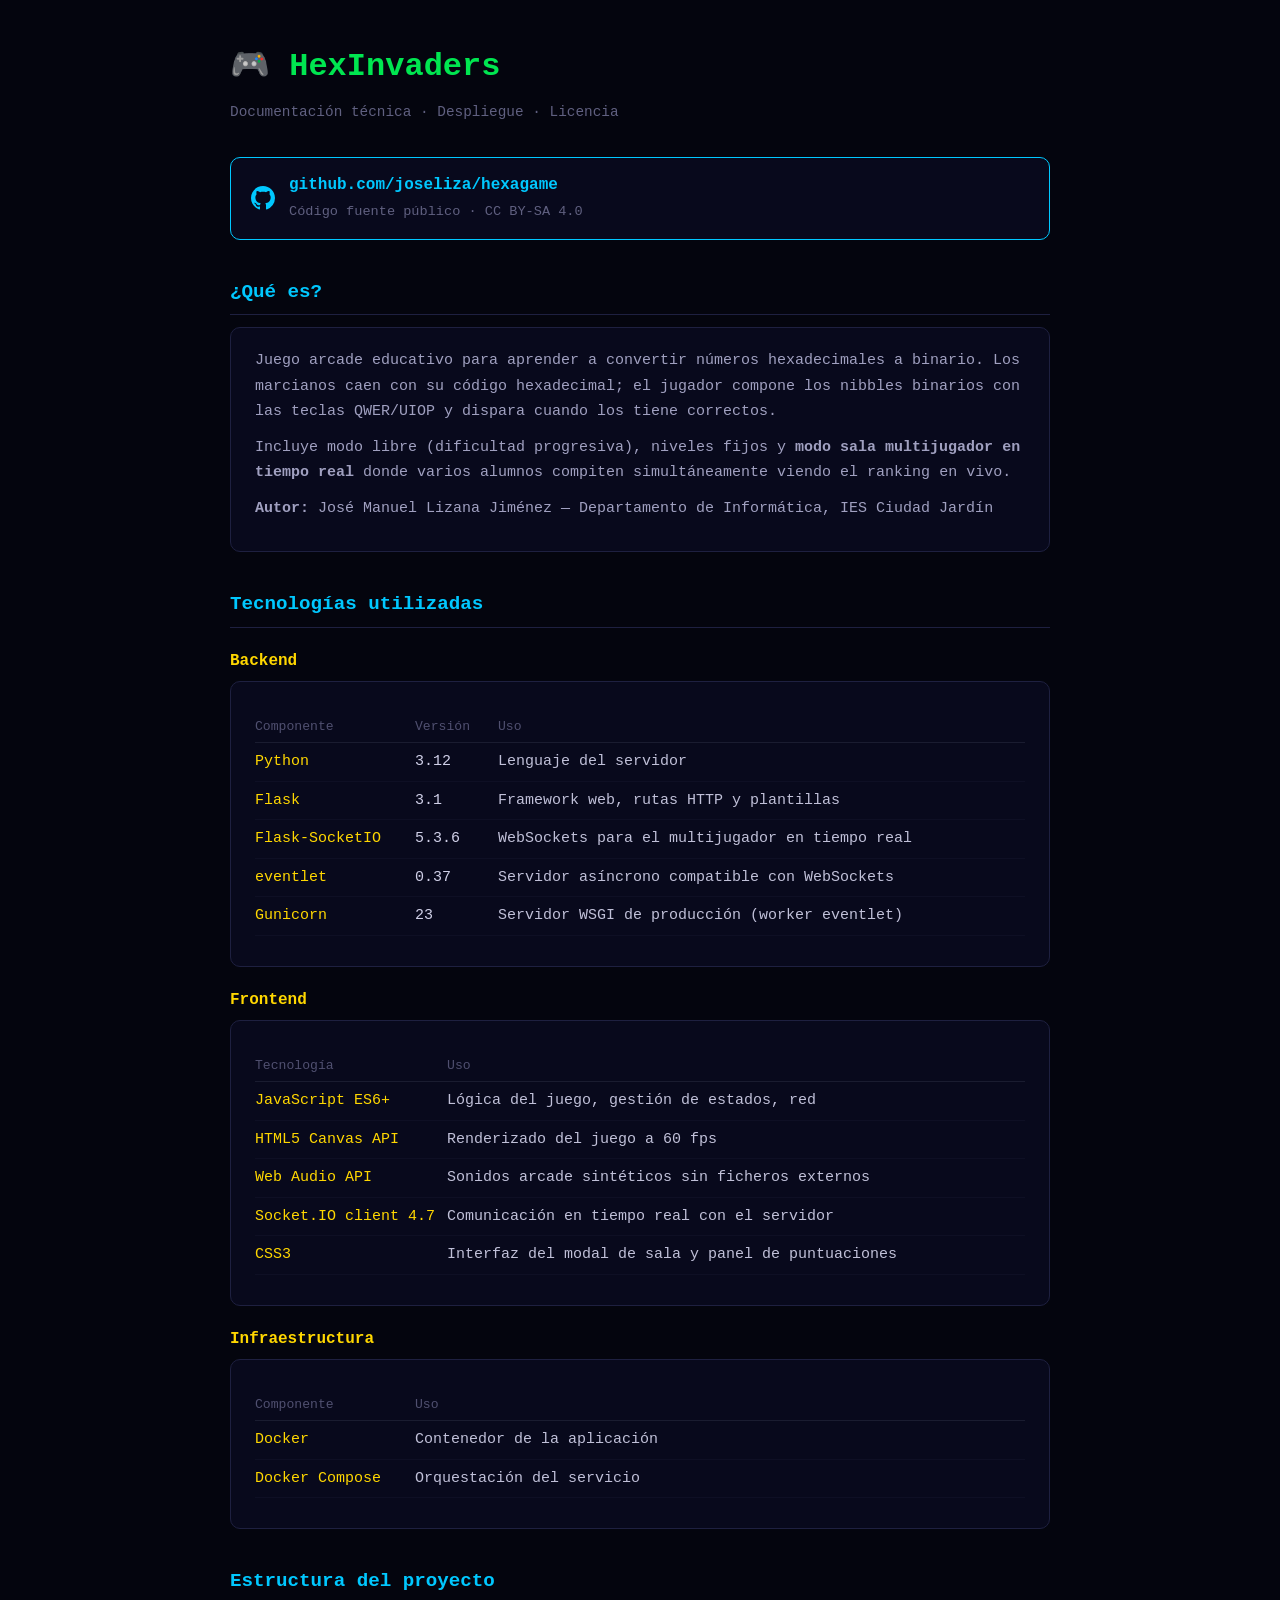
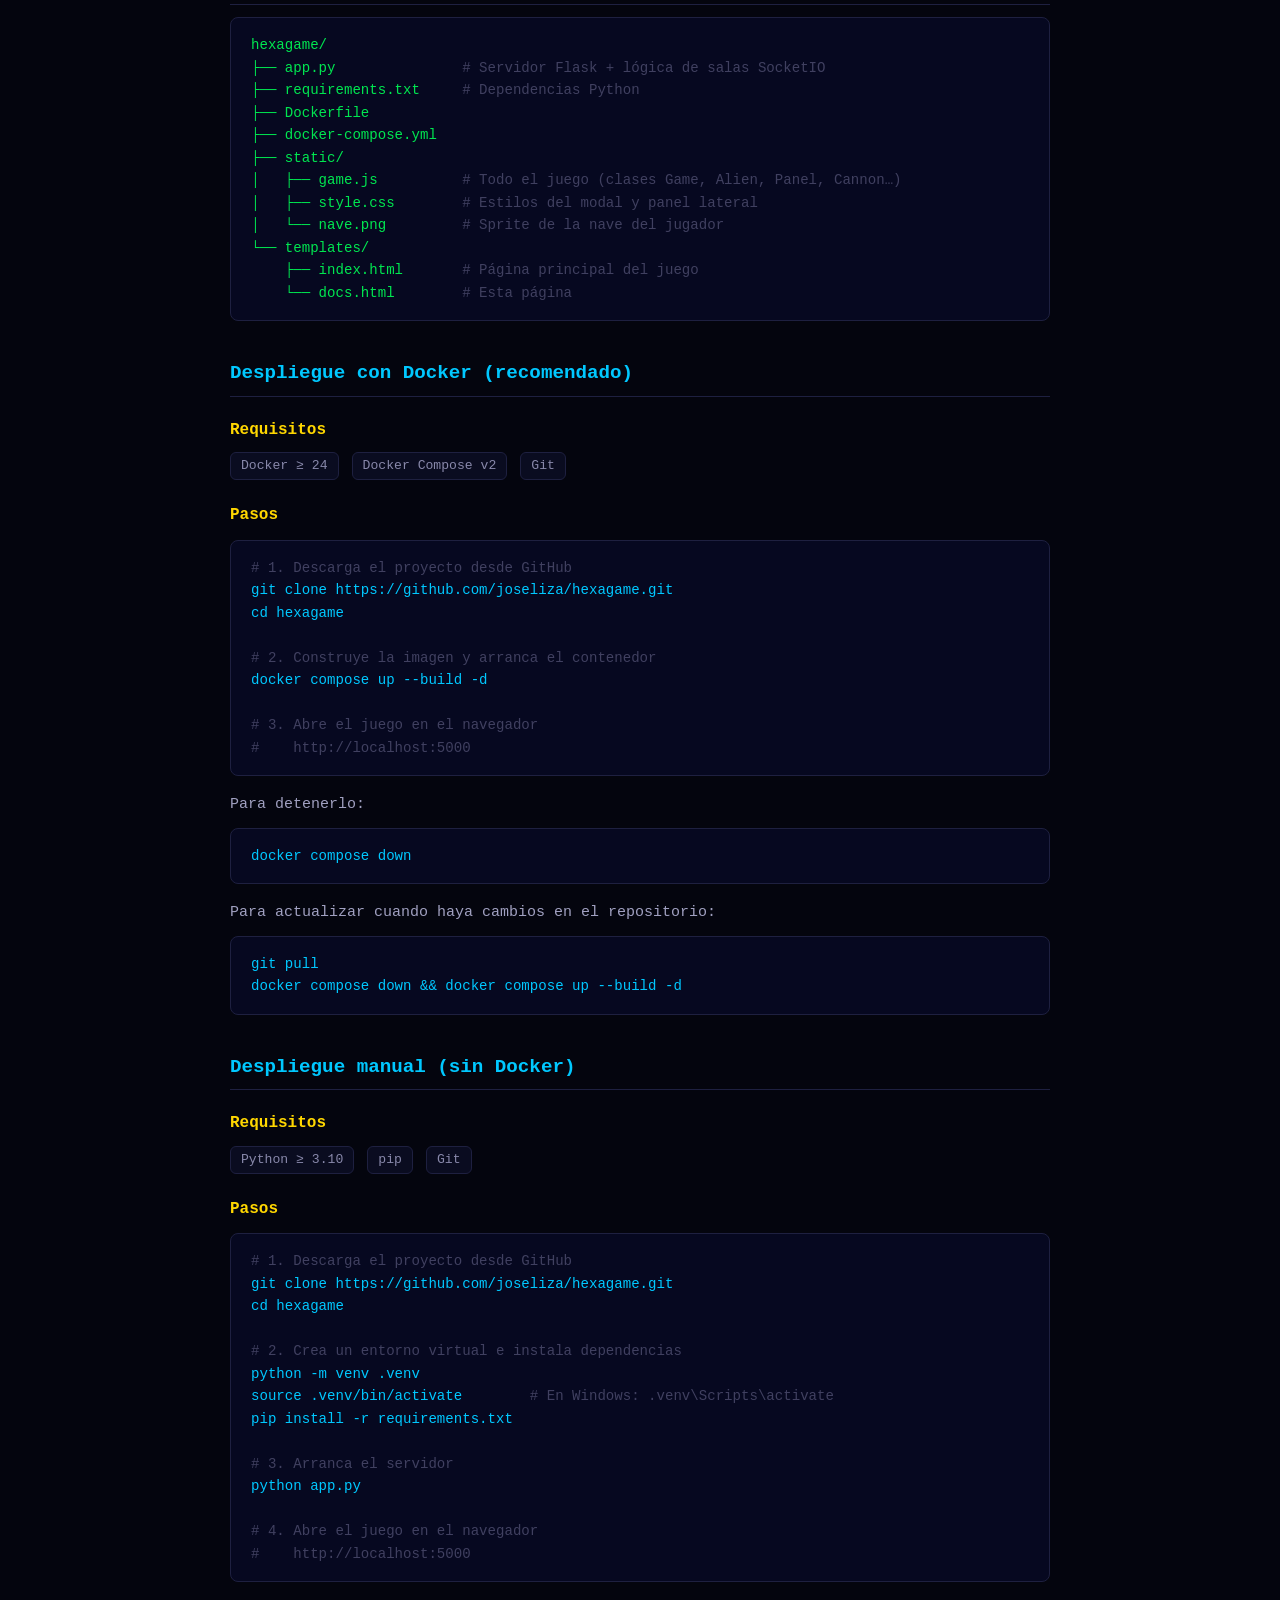
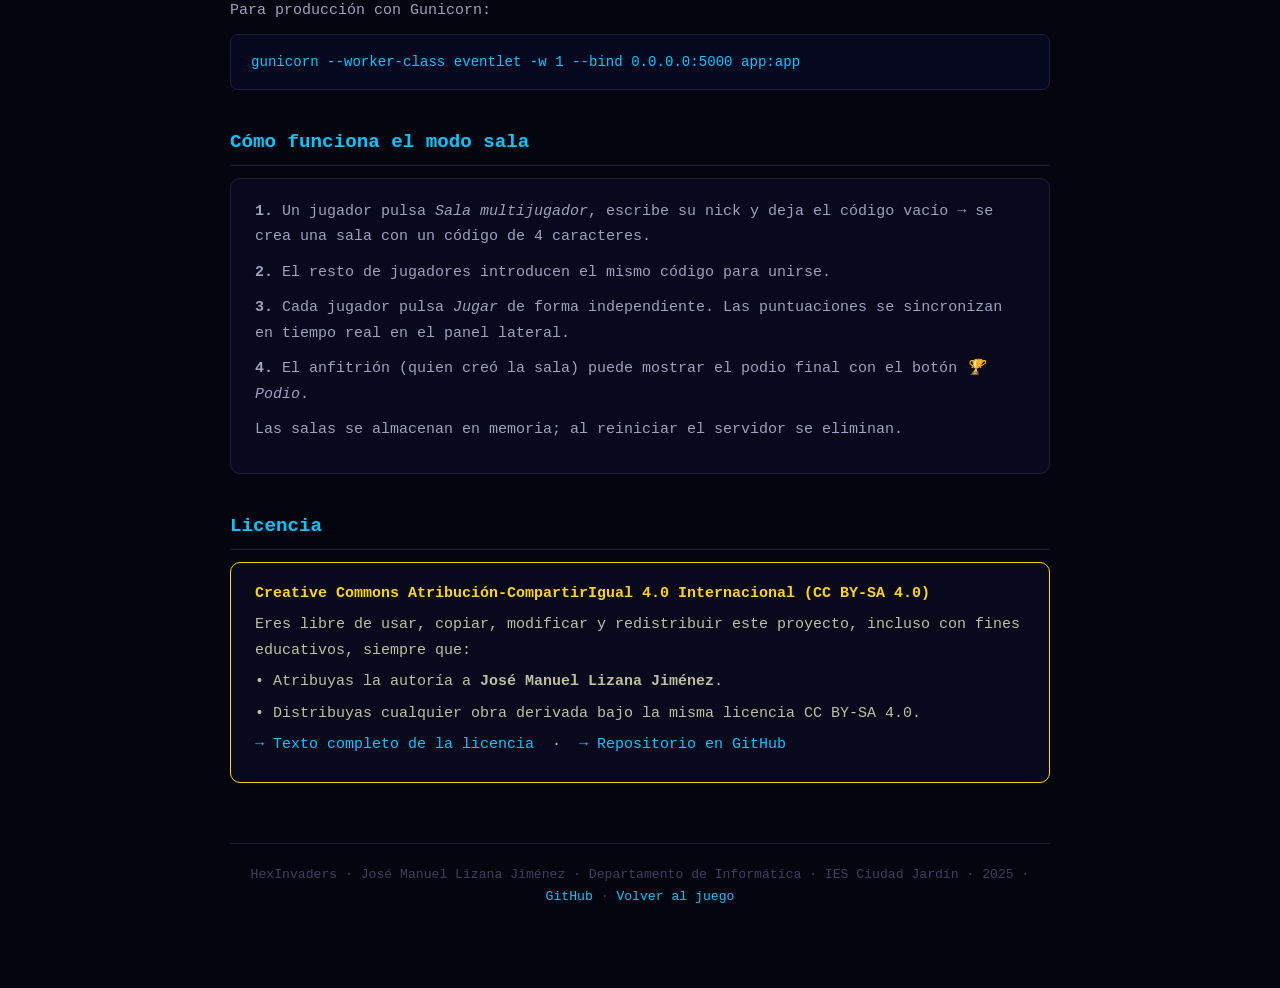
==== templates/docs.html @ 5c4abef0 "Versión inicial de HexInvaders Juego arcade educativo para aprender hexadecimal y binario. Incluye m" ====
<!DOCTYPE html>
<html lang="es">
<head>
  <meta charset="UTF-8">
  <meta name="viewport" content="width=device-width, initial-scale=1.0">
  <title>HexInvaders — Documentación técnica</title>
  <style>
    *, *::before, *::after { box-sizing: border-box; margin: 0; padding: 0; }

    body {
      background: #04050e;
      color: #d0d0e8;
      font-family: monospace;
      font-size: 15px;
      line-height: 1.7;
      padding: 40px 20px 80px;
    }

    .wrap { max-width: 820px; margin: 0 auto; }

    h1 { color: #00e650; font-size: 2rem; margin-bottom: 6px; }
    h2 { color: #00c8ff; font-size: 1.2rem; margin: 36px 0 12px; border-bottom: 1px solid #1e2040; padding-bottom: 6px; }
    h3 { color: #ffd700; font-size: 1rem; margin: 20px 0 6px; }

    p  { margin-bottom: 10px; color: #a0a0c0; }
    a  { color: #00c8ff; text-decoration: none; }
    a:hover { text-decoration: underline; }

    .subtitle { color: #606080; margin-bottom: 32px; font-size: 0.9rem; }

    .repo-banner {
      display: flex;
      align-items: center;
      gap: 14px;
      background: #08091c;
      border: 1px solid #00c8ff;
      border-radius: 10px;
      padding: 14px 20px;
      margin-bottom: 32px;
    }
    .repo-banner svg { flex-shrink: 0; }
    .repo-banner a {
      font-size: 1rem;
      font-weight: bold;
      color: #00c8ff;
    }
    .repo-banner span { color: #606080; font-size: 0.85rem; }

    .badge {
      display: inline-block;
      background: #0a0c20;
      border: 1px solid #1e2040;
      border-radius: 6px;
      padding: 2px 10px;
      font-size: 0.82rem;
      color: #8888aa;
      margin: 2px 4px 2px 0;
    }

    .card {
      background: #08091c;
      border: 1px solid #1e2040;
      border-radius: 10px;
      padding: 20px 24px;
      margin-bottom: 16px;
    }

    table { width: 100%; border-collapse: collapse; margin: 10px 0; }
    th { text-align: left; color: #505070; font-weight: normal; font-size: 0.82rem;
         padding: 4px 12px 4px 0; border-bottom: 1px solid #1a1c30; }
    td { padding: 6px 12px 6px 0; border-bottom: 1px solid #0e0f24; vertical-align: top; }
    td:first-child { color: #ffd700; white-space: nowrap; width: 160px; }
    td:last-child  { color: #c0c0d8; }

    pre {
      background: #060820;
      border: 1px solid #1e2040;
      border-radius: 8px;
      padding: 16px 20px;
      overflow-x: auto;
      margin: 10px 0 16px;
      font-size: 0.88rem;
      line-height: 1.6;
    }
    code { color: #00e650; }
    pre .comment { color: #404060; }
    pre .cmd     { color: #00c8ff; }

    .license-box {
      background: #08091c;
      border: 1px solid #ffd700;
      border-radius: 10px;
      padding: 18px 24px;
      margin-top: 8px;
    }
    .license-box p { color: #c0c0a0; margin-bottom: 6px; }

    footer {
      margin-top: 60px;
      border-top: 1px solid #1a1c30;
      padding-top: 20px;
      color: #404060;
      font-size: 0.82rem;
      text-align: center;
    }
  </style>
</head>
<body>
<div class="wrap">

  <h1>🎮 HexInvaders</h1>
  <p class="subtitle">Documentación técnica · Despliegue · Licencia</p>

  <!-- ── Repositorio ── -->
  <div class="repo-banner">
    <svg height="24" width="24" viewBox="0 0 16 16" fill="#00c8ff">
      <path d="M8 0C3.58 0 0 3.58 0 8c0 3.54 2.29 6.53 5.47 7.59.4.07.55-.17.55-.38
               0-.19-.01-.82-.01-1.49-2.01.37-2.53-.49-2.69-.94-.09-.23-.48-.94-.82-1.13
               -.28-.15-.68-.52-.01-.53.63-.01 1.08.58 1.23.82.72 1.21 1.87.87 2.33.66
               .07-.52.28-.87.51-1.07-1.78-.2-3.64-.89-3.64-3.95 0-.87.31-1.59.82-2.15
               -.08-.2-.36-1.02.08-2.12 0 0 .67-.21 2.2.82.64-.18 1.32-.27 2-.27
               .68 0 1.36.09 2 .27 1.53-1.04 2.2-.82 2.2-.82.44 1.1.16 1.92.08 2.12
               .51.56.82 1.27.82 2.15 0 3.07-1.87 3.75-3.65 3.95.29.25.54.73.54 1.48
               0 1.07-.01 1.93-.01 2.2 0 .21.15.46.55.38A8.013 8.013 0 0016 8c0-4.42-3.58-8-8-8z"/>
    </svg>
    <div>
      <a href="https://github.com/joseliza/hexagame" target="_blank">github.com/joseliza/hexagame</a><br>
      <span>Código fuente público · CC BY-SA 4.0</span>
    </div>
  </div>

  <!-- ── Descripción ── -->
  <h2>¿Qué es?</h2>
  <div class="card">
    <p>Juego arcade educativo para aprender a convertir números hexadecimales a binario.
       Los marcianos caen con su código hexadecimal; el jugador compone los nibbles
       binarios con las teclas QWER/UIOP y dispara cuando los tiene correctos.</p>
    <p>Incluye modo libre (dificultad progresiva), niveles fijos y
       <strong>modo sala multijugador en tiempo real</strong> donde varios alumnos
       compiten simultáneamente viendo el ranking en vivo.</p>
    <p><strong>Autor:</strong> José Manuel Lizana Jiménez —
       Departamento de Informática, IES Ciudad Jardín</p>
  </div>

  <!-- ── Tecnologías ── -->
  <h2>Tecnologías utilizadas</h2>

  <h3>Backend</h3>
  <div class="card">
    <table>
      <tr><th>Componente</th><th>Versión</th><th>Uso</th></tr>
      <tr><td>Python</td><td>3.12</td><td>Lenguaje del servidor</td></tr>
      <tr><td>Flask</td><td>3.1</td><td>Framework web, rutas HTTP y plantillas</td></tr>
      <tr><td>Flask-SocketIO</td><td>5.3.6</td><td>WebSockets para el multijugador en tiempo real</td></tr>
      <tr><td>eventlet</td><td>0.37</td><td>Servidor asíncrono compatible con WebSockets</td></tr>
      <tr><td>Gunicorn</td><td>23</td><td>Servidor WSGI de producción (worker eventlet)</td></tr>
    </table>
  </div>

  <h3>Frontend</h3>
  <div class="card">
    <table>
      <tr><th>Tecnología</th><th>Uso</th></tr>
      <tr><td>JavaScript ES6+</td><td>Lógica del juego, gestión de estados, red</td></tr>
      <tr><td>HTML5 Canvas API</td><td>Renderizado del juego a 60 fps</td></tr>
      <tr><td>Web Audio API</td><td>Sonidos arcade sintéticos sin ficheros externos</td></tr>
      <tr><td>Socket.IO client 4.7</td><td>Comunicación en tiempo real con el servidor</td></tr>
      <tr><td>CSS3</td><td>Interfaz del modal de sala y panel de puntuaciones</td></tr>
    </table>
  </div>

  <h3>Infraestructura</h3>
  <div class="card">
    <table>
      <tr><th>Componente</th><th>Uso</th></tr>
      <tr><td>Docker</td><td>Contenedor de la aplicación</td></tr>
      <tr><td>Docker Compose</td><td>Orquestación del servicio</td></tr>
    </table>
  </div>

  <!-- ── Estructura ── -->
  <h2>Estructura del proyecto</h2>
  <pre><code>hexagame/
├── app.py               <span class="comment"># Servidor Flask + lógica de salas SocketIO</span>
├── requirements.txt     <span class="comment"># Dependencias Python</span>
├── Dockerfile
├── docker-compose.yml
├── static/
│   ├── game.js          <span class="comment"># Todo el juego (clases Game, Alien, Panel, Cannon…)</span>
│   ├── style.css        <span class="comment"># Estilos del modal y panel lateral</span>
│   └── nave.png         <span class="comment"># Sprite de la nave del jugador</span>
└── templates/
    ├── index.html       <span class="comment"># Página principal del juego</span>
    └── docs.html        <span class="comment"># Esta página</span></code></pre>

  <!-- ── Despliegue con Docker ── -->
  <h2>Despliegue con Docker (recomendado)</h2>

  <h3>Requisitos</h3>
  <p>
    <span class="badge">Docker ≥ 24</span>
    <span class="badge">Docker Compose v2</span>
    <span class="badge">Git</span>
  </p>

  <h3>Pasos</h3>
  <pre><span class="comment"># 1. Descarga el proyecto desde GitHub</span>
<span class="cmd">git clone https://github.com/joseliza/hexagame.git
cd hexagame</span>

<span class="comment"># 2. Construye la imagen y arranca el contenedor</span>
<span class="cmd">docker compose up --build -d</span>

<span class="comment"># 3. Abre el juego en el navegador</span>
<span class="comment">#    http://localhost:5000</span></pre>

  <p>Para detenerlo:</p>
  <pre><span class="cmd">docker compose down</span></pre>

  <p>Para actualizar cuando haya cambios en el repositorio:</p>
  <pre><span class="cmd">git pull
docker compose down &amp;&amp; docker compose up --build -d</span></pre>

  <!-- ── Despliegue manual ── -->
  <h2>Despliegue manual (sin Docker)</h2>

  <h3>Requisitos</h3>
  <p>
    <span class="badge">Python ≥ 3.10</span>
    <span class="badge">pip</span>
    <span class="badge">Git</span>
  </p>

  <h3>Pasos</h3>
  <pre><span class="comment"># 1. Descarga el proyecto desde GitHub</span>
<span class="cmd">git clone https://github.com/joseliza/hexagame.git
cd hexagame</span>

<span class="comment"># 2. Crea un entorno virtual e instala dependencias</span>
<span class="cmd">python -m venv .venv
source .venv/bin/activate        <span class="comment"># En Windows: .venv\Scripts\activate</span>
pip install -r requirements.txt</span>

<span class="comment"># 3. Arranca el servidor</span>
<span class="cmd">python app.py</span>

<span class="comment"># 4. Abre el juego en el navegador</span>
<span class="comment">#    http://localhost:5000</span></pre>

  <p>Para producción con Gunicorn:</p>
  <pre><span class="cmd">gunicorn --worker-class eventlet -w 1 --bind 0.0.0.0:5000 app:app</span></pre>

  <!-- ── Multijugador ── -->
  <h2>Cómo funciona el modo sala</h2>
  <div class="card">
    <p><strong>1.</strong> Un jugador pulsa <em>Sala multijugador</em>, escribe su nick y deja el código vacío → se crea una sala con un código de 4 caracteres.</p>
    <p><strong>2.</strong> El resto de jugadores introducen el mismo código para unirse.</p>
    <p><strong>3.</strong> Cada jugador pulsa <em>Jugar</em> de forma independiente. Las puntuaciones se sincronizan en tiempo real en el panel lateral.</p>
    <p><strong>4.</strong> El anfitrión (quien creó la sala) puede mostrar el podio final con el botón <em>🏆 Podio</em>.</p>
    <p>Las salas se almacenan en memoria; al reiniciar el servidor se eliminan.</p>
  </div>

  <!-- ── Licencia ── -->
  <h2>Licencia</h2>
  <div class="license-box">
    <p><strong style="color:#ffd700">Creative Commons Atribución-CompartirIgual 4.0 Internacional (CC BY-SA 4.0)</strong></p>
    <p>Eres libre de usar, copiar, modificar y redistribuir este proyecto,
       incluso con fines educativos, siempre que:</p>
    <p>• Atribuyas la autoría a <strong>José Manuel Lizana Jiménez</strong>.</p>
    <p>• Distribuyas cualquier obra derivada bajo la misma licencia CC BY-SA 4.0.</p>
    <p><a href="https://creativecommons.org/licenses/by-sa/4.0/deed.es" target="_blank">→ Texto completo de la licencia</a>
    &nbsp;·&nbsp;
    <a href="https://github.com/joseliza/hexagame" target="_blank">→ Repositorio en GitHub</a></p>
  </div>

  <footer>
    HexInvaders · José Manuel Lizana Jiménez · Departamento de Informática · IES Ciudad Jardín · 2025 ·
    <a href="https://github.com/joseliza/hexagame" target="_blank">GitHub</a> ·
    <a href="/">Volver al juego</a>
  </footer>

</div>
</body>
</html>
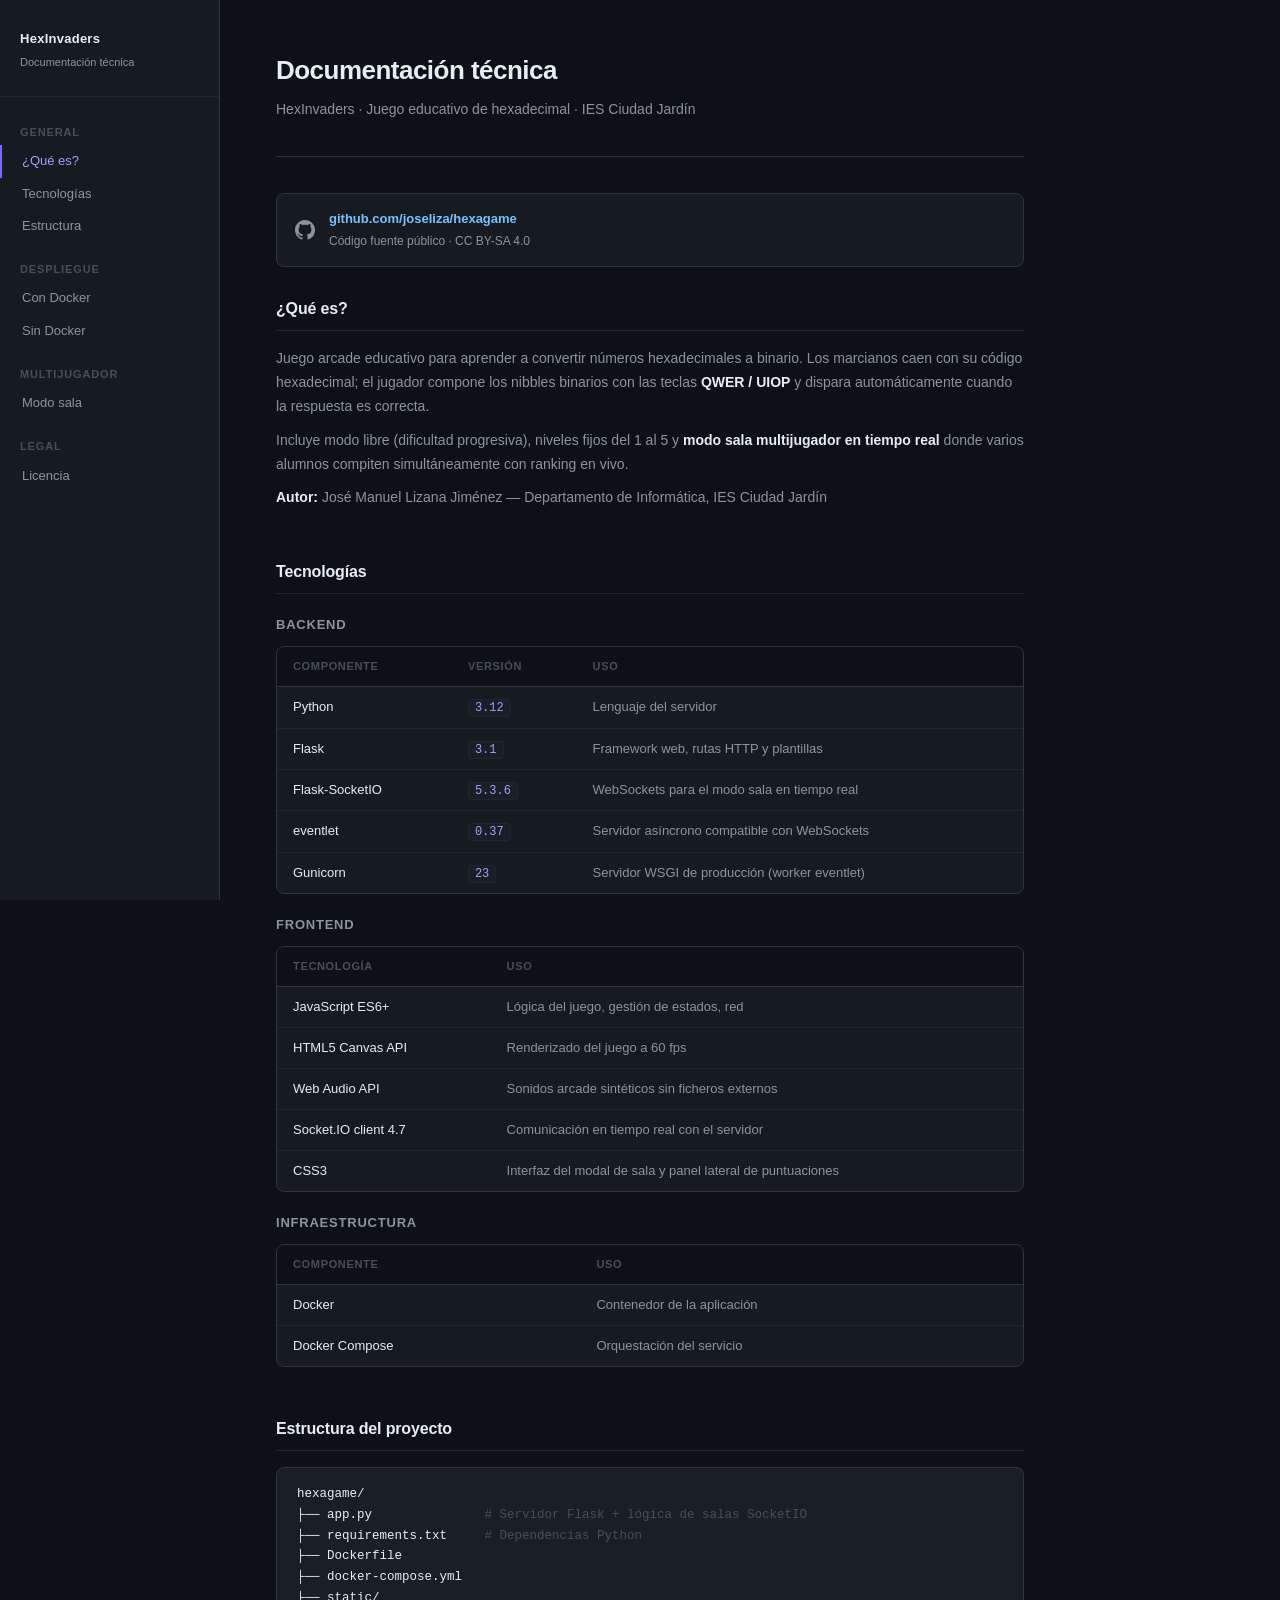
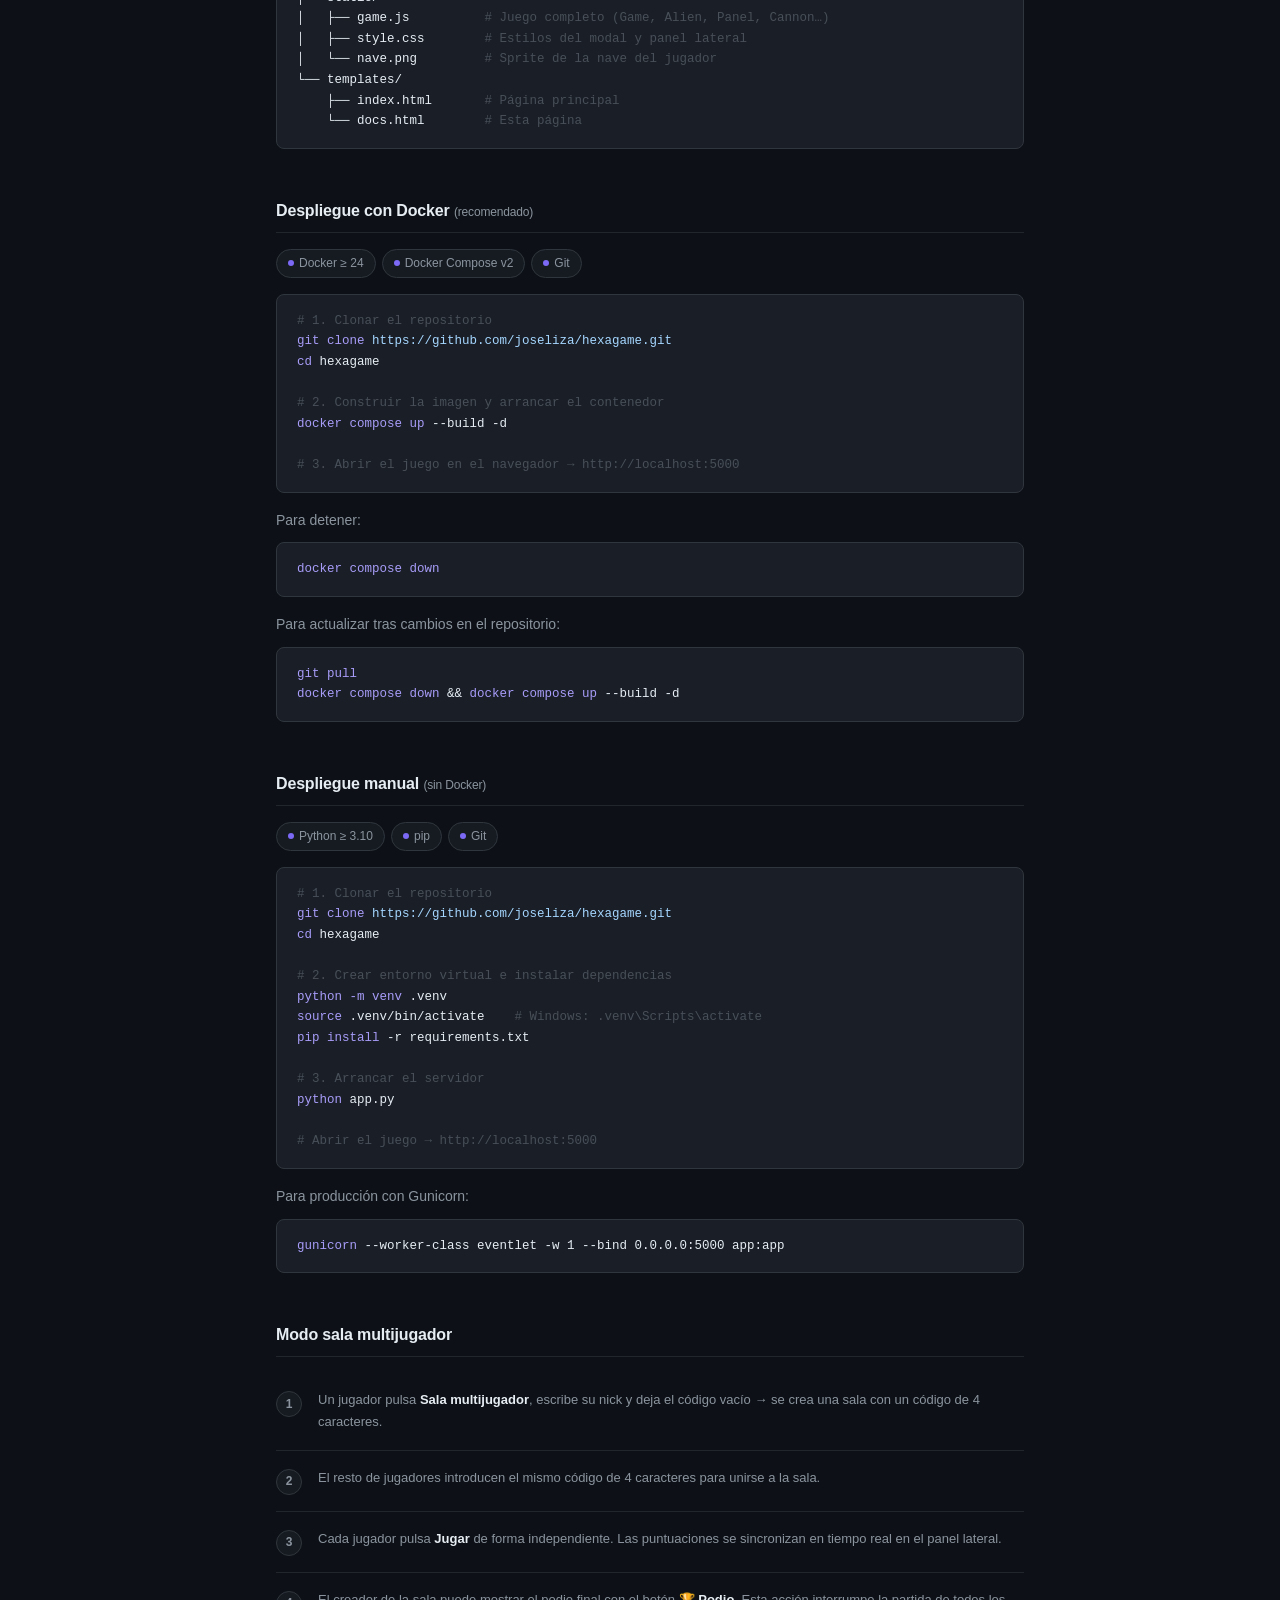
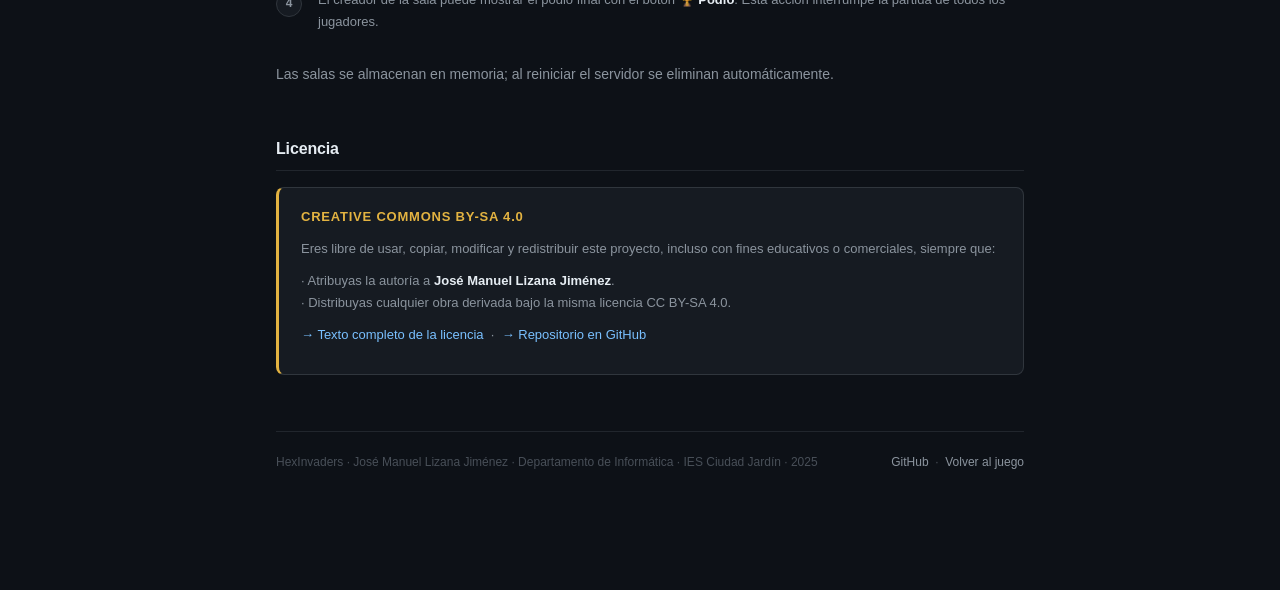
==== commit fa448e29: "Mejoras de UX: reset nibbles al escapar, aviso podio, enlace /docs y rediseño documentación - Reset " ====
--- a/templates/docs.html
+++ b/templates/docs.html
@@ -7,278 +7,537 @@
   <style>
     *, *::before, *::after { box-sizing: border-box; margin: 0; padding: 0; }
 
+    :root {
+      --bg:        #0d1117;
+      --surface:   #161b22;
+      --border:    #30363d;
+      --border-s:  #21262d;
+      --text:      #e6edf3;
+      --muted:     #8b949e;
+      --muted-2:   #484f58;
+      --accent:    #7c6af7;
+      --accent-s:  #a89cf9;
+      --link:      #79c0ff;
+      --code-bg:   #1a1f27;
+      --gold:      #e3b341;
+    }
+
+    html { scroll-behavior: smooth; }
+
     body {
-      background: #04050e;
-      color: #d0d0e8;
-      font-family: monospace;
-      font-size: 15px;
+      background: var(--bg);
+      color: var(--text);
+      font-family: -apple-system, BlinkMacSystemFont, 'Segoe UI', Helvetica, Arial, sans-serif;
+      font-size: 14px;
       line-height: 1.7;
-      padding: 40px 20px 80px;
-    }
-
-    .wrap { max-width: 820px; margin: 0 auto; }
-
-    h1 { color: #00e650; font-size: 2rem; margin-bottom: 6px; }
-    h2 { color: #00c8ff; font-size: 1.2rem; margin: 36px 0 12px; border-bottom: 1px solid #1e2040; padding-bottom: 6px; }
-    h3 { color: #ffd700; font-size: 1rem; margin: 20px 0 6px; }
-
-    p  { margin-bottom: 10px; color: #a0a0c0; }
-    a  { color: #00c8ff; text-decoration: none; }
+    }
+
+    /* ── Layout ── */
+    .layout { display: flex; min-height: 100vh; }
+
+    nav {
+      width: 220px;
+      flex-shrink: 0;
+      position: sticky;
+      top: 0;
+      height: 100vh;
+      overflow-y: auto;
+      border-right: 1px solid var(--border);
+      padding: 28px 0 40px;
+      background: var(--surface);
+    }
+
+    .nav-logo {
+      padding: 0 20px 24px;
+      border-bottom: 1px solid var(--border-s);
+      margin-bottom: 20px;
+    }
+    .nav-logo span {
+      display: block;
+      font-size: 13px;
+      font-weight: 600;
+      color: var(--text);
+      letter-spacing: .02em;
+    }
+    .nav-logo small {
+      display: block;
+      font-size: 11px;
+      color: var(--muted);
+      margin-top: 3px;
+    }
+
+    .nav-section {
+      padding: 6px 20px 4px;
+      font-size: 11px;
+      font-weight: 600;
+      text-transform: uppercase;
+      letter-spacing: .08em;
+      color: var(--muted-2);
+      margin-top: 12px;
+    }
+
+    nav a {
+      display: block;
+      padding: 5px 20px;
+      font-size: 13px;
+      color: var(--muted);
+      text-decoration: none;
+      border-left: 2px solid transparent;
+      transition: color .15s, border-color .15s;
+    }
+    nav a:hover { color: var(--text); border-left-color: var(--border); }
+    nav a.active { color: var(--accent-s); border-left-color: var(--accent); }
+
+    main {
+      flex: 1;
+      padding: 48px 56px 80px;
+      max-width: 860px;
+    }
+
+    /* ── Header ── */
+    .page-header { margin-bottom: 36px; padding-bottom: 24px; border-bottom: 1px solid var(--border); }
+    .page-header h1 {
+      font-size: 26px;
+      font-weight: 700;
+      color: var(--text);
+      letter-spacing: -.02em;
+      margin-bottom: 6px;
+    }
+    .page-header p { font-size: 14px; color: var(--muted); }
+
+    /* ── Sections ── */
+    section { margin-bottom: 48px; }
+    section:last-child { margin-bottom: 0; }
+
+    h2 {
+      font-size: 16px;
+      font-weight: 600;
+      color: var(--text);
+      margin-bottom: 16px;
+      padding-bottom: 8px;
+      border-bottom: 1px solid var(--border-s);
+      letter-spacing: -.01em;
+    }
+    h3 {
+      font-size: 13px;
+      font-weight: 600;
+      color: var(--muted);
+      text-transform: uppercase;
+      letter-spacing: .06em;
+      margin: 20px 0 10px;
+    }
+
+    p { color: var(--muted); margin-bottom: 10px; font-size: 14px; }
+    strong { color: var(--text); font-weight: 600; }
+
+    a { color: var(--link); text-decoration: none; }
     a:hover { text-decoration: underline; }
 
-    .subtitle { color: #606080; margin-bottom: 32px; font-size: 0.9rem; }
-
+    /* ── Repo banner ── */
     .repo-banner {
       display: flex;
       align-items: center;
       gap: 14px;
-      background: #08091c;
-      border: 1px solid #00c8ff;
-      border-radius: 10px;
-      padding: 14px 20px;
-      margin-bottom: 32px;
-    }
-    .repo-banner svg { flex-shrink: 0; }
-    .repo-banner a {
-      font-size: 1rem;
-      font-weight: bold;
-      color: #00c8ff;
-    }
-    .repo-banner span { color: #606080; font-size: 0.85rem; }
-
-    .badge {
-      display: inline-block;
-      background: #0a0c20;
-      border: 1px solid #1e2040;
-      border-radius: 6px;
-      padding: 2px 10px;
-      font-size: 0.82rem;
-      color: #8888aa;
-      margin: 2px 4px 2px 0;
-    }
-
+      background: var(--surface);
+      border: 1px solid var(--border);
+      border-radius: 8px;
+      padding: 14px 18px;
+      margin-bottom: 28px;
+      font-size: 13px;
+    }
+    .repo-banner svg { color: var(--muted); flex-shrink: 0; }
+    .repo-banner a { font-weight: 600; font-size: 13px; }
+    .repo-banner span { color: var(--muted); font-size: 12px; }
+
+    /* ── Cards / tables ── */
     .card {
-      background: #08091c;
-      border: 1px solid #1e2040;
-      border-radius: 10px;
-      padding: 20px 24px;
-      margin-bottom: 16px;
-    }
-
-    table { width: 100%; border-collapse: collapse; margin: 10px 0; }
-    th { text-align: left; color: #505070; font-weight: normal; font-size: 0.82rem;
-         padding: 4px 12px 4px 0; border-bottom: 1px solid #1a1c30; }
-    td { padding: 6px 12px 6px 0; border-bottom: 1px solid #0e0f24; vertical-align: top; }
-    td:first-child { color: #ffd700; white-space: nowrap; width: 160px; }
-    td:last-child  { color: #c0c0d8; }
-
+      background: var(--surface);
+      border: 1px solid var(--border);
+      border-radius: 8px;
+      overflow: hidden;
+      margin-bottom: 12px;
+    }
+
+    table { width: 100%; border-collapse: collapse; font-size: 13px; }
+    thead th {
+      text-align: left;
+      font-size: 11px;
+      font-weight: 600;
+      text-transform: uppercase;
+      letter-spacing: .06em;
+      color: var(--muted-2);
+      padding: 10px 16px;
+      background: var(--bg);
+      border-bottom: 1px solid var(--border);
+    }
+    tbody td {
+      padding: 9px 16px;
+      border-bottom: 1px solid var(--border-s);
+      vertical-align: top;
+      color: var(--muted);
+    }
+    tbody tr:last-child td { border-bottom: none; }
+    tbody td:first-child { color: var(--text); font-weight: 500; white-space: nowrap; }
+    tbody td code {
+      background: var(--code-bg);
+      border: 1px solid var(--border-s);
+      border-radius: 4px;
+      padding: 1px 6px;
+      font-size: 12px;
+      color: var(--accent-s);
+      font-family: 'SFMono-Regular', Consolas, 'Liberation Mono', Menlo, monospace;
+    }
+
+    /* ── Code blocks ── */
     pre {
-      background: #060820;
-      border: 1px solid #1e2040;
+      background: var(--code-bg);
+      border: 1px solid var(--border);
       border-radius: 8px;
       padding: 16px 20px;
       overflow-x: auto;
       margin: 10px 0 16px;
-      font-size: 0.88rem;
-      line-height: 1.6;
-    }
-    code { color: #00e650; }
-    pre .comment { color: #404060; }
-    pre .cmd     { color: #00c8ff; }
-
-    .license-box {
-      background: #08091c;
-      border: 1px solid #ffd700;
-      border-radius: 10px;
-      padding: 18px 24px;
-      margin-top: 8px;
-    }
-    .license-box p { color: #c0c0a0; margin-bottom: 6px; }
-
+      font-size: 12.5px;
+      line-height: 1.65;
+      font-family: 'SFMono-Regular', Consolas, 'Liberation Mono', Menlo, monospace;
+    }
+    pre code { color: var(--text); background: none; border: none; padding: 0; font-size: inherit; }
+    .c  { color: var(--muted-2); }
+    .kw { color: var(--accent-s); }
+    .st { color: #a5d6ff; }
+    .cm { color: #7ee787; }
+
+    /* ── Badges ── */
+    .badges { display: flex; flex-wrap: wrap; gap: 6px; margin-bottom: 16px; }
+    .badge {
+      display: inline-flex;
+      align-items: center;
+      gap: 5px;
+      background: var(--surface);
+      border: 1px solid var(--border);
+      border-radius: 20px;
+      padding: 3px 11px;
+      font-size: 12px;
+      color: var(--muted);
+      font-weight: 500;
+    }
+    .badge-dot {
+      width: 6px; height: 6px;
+      border-radius: 50%;
+      background: var(--accent);
+      flex-shrink: 0;
+    }
+
+    /* ── Steps ── */
+    .steps { counter-reset: step; display: flex; flex-direction: column; gap: 0; }
+    .step {
+      display: flex;
+      gap: 16px;
+      padding: 16px 0;
+      border-bottom: 1px solid var(--border-s);
+    }
+    .step:last-child { border-bottom: none; }
+    .step-num {
+      counter-increment: step;
+      width: 26px;
+      height: 26px;
+      border-radius: 50%;
+      background: var(--surface);
+      border: 1px solid var(--border);
+      color: var(--muted);
+      font-size: 12px;
+      font-weight: 600;
+      display: flex;
+      align-items: center;
+      justify-content: center;
+      flex-shrink: 0;
+      margin-top: 2px;
+    }
+    .step-body { flex: 1; }
+    .step-body p { margin: 0; font-size: 13px; }
+
+    /* ── License ── */
+    .license-card {
+      background: var(--surface);
+      border: 1px solid var(--border);
+      border-left: 3px solid var(--gold);
+      border-radius: 8px;
+      padding: 18px 22px;
+    }
+    .license-card h3 { margin-top: 0; color: var(--gold); }
+    .license-card p { font-size: 13px; }
+
+    /* ── Footer ── */
     footer {
-      margin-top: 60px;
-      border-top: 1px solid #1a1c30;
+      margin-top: 56px;
       padding-top: 20px;
-      color: #404060;
-      font-size: 0.82rem;
-      text-align: center;
+      border-top: 1px solid var(--border-s);
+      font-size: 12px;
+      color: var(--muted-2);
+      display: flex;
+      justify-content: space-between;
+      flex-wrap: wrap;
+      gap: 8px;
+    }
+    footer a { color: var(--muted); }
+    footer a:hover { color: var(--text); text-decoration: none; }
+
+    /* ── Responsive ── */
+    @media (max-width: 720px) {
+      nav { display: none; }
+      main { padding: 32px 20px 60px; }
     }
   </style>
 </head>
 <body>
-<div class="wrap">
-
-  <h1>🎮 HexInvaders</h1>
-  <p class="subtitle">Documentación técnica · Despliegue · Licencia</p>
-
-  <!-- ── Repositorio ── -->
-  <div class="repo-banner">
-    <svg height="24" width="24" viewBox="0 0 16 16" fill="#00c8ff">
-      <path d="M8 0C3.58 0 0 3.58 0 8c0 3.54 2.29 6.53 5.47 7.59.4.07.55-.17.55-.38
-               0-.19-.01-.82-.01-1.49-2.01.37-2.53-.49-2.69-.94-.09-.23-.48-.94-.82-1.13
-               -.28-.15-.68-.52-.01-.53.63-.01 1.08.58 1.23.82.72 1.21 1.87.87 2.33.66
-               .07-.52.28-.87.51-1.07-1.78-.2-3.64-.89-3.64-3.95 0-.87.31-1.59.82-2.15
-               -.08-.2-.36-1.02.08-2.12 0 0 .67-.21 2.2.82.64-.18 1.32-.27 2-.27
-               .68 0 1.36.09 2 .27 1.53-1.04 2.2-.82 2.2-.82.44 1.1.16 1.92.08 2.12
-               .51.56.82 1.27.82 2.15 0 3.07-1.87 3.75-3.65 3.95.29.25.54.73.54 1.48
-               0 1.07-.01 1.93-.01 2.2 0 .21.15.46.55.38A8.013 8.013 0 0016 8c0-4.42-3.58-8-8-8z"/>
-    </svg>
-    <div>
-      <a href="https://github.com/joseliza/hexagame" target="_blank">github.com/joseliza/hexagame</a><br>
-      <span>Código fuente público · CC BY-SA 4.0</span>
+
+<div class="layout">
+
+  <!-- ── Sidebar nav ── -->
+  <nav>
+    <div class="nav-logo">
+      <span>HexInvaders</span>
+      <small>Documentación técnica</small>
     </div>
-  </div>
-
-  <!-- ── Descripción ── -->
-  <h2>¿Qué es?</h2>
-  <div class="card">
-    <p>Juego arcade educativo para aprender a convertir números hexadecimales a binario.
-       Los marcianos caen con su código hexadecimal; el jugador compone los nibbles
-       binarios con las teclas QWER/UIOP y dispara cuando los tiene correctos.</p>
-    <p>Incluye modo libre (dificultad progresiva), niveles fijos y
-       <strong>modo sala multijugador en tiempo real</strong> donde varios alumnos
-       compiten simultáneamente viendo el ranking en vivo.</p>
-    <p><strong>Autor:</strong> José Manuel Lizana Jiménez —
-       Departamento de Informática, IES Ciudad Jardín</p>
-  </div>
-
-  <!-- ── Tecnologías ── -->
-  <h2>Tecnologías utilizadas</h2>
-
-  <h3>Backend</h3>
-  <div class="card">
-    <table>
-      <tr><th>Componente</th><th>Versión</th><th>Uso</th></tr>
-      <tr><td>Python</td><td>3.12</td><td>Lenguaje del servidor</td></tr>
-      <tr><td>Flask</td><td>3.1</td><td>Framework web, rutas HTTP y plantillas</td></tr>
-      <tr><td>Flask-SocketIO</td><td>5.3.6</td><td>WebSockets para el multijugador en tiempo real</td></tr>
-      <tr><td>eventlet</td><td>0.37</td><td>Servidor asíncrono compatible con WebSockets</td></tr>
-      <tr><td>Gunicorn</td><td>23</td><td>Servidor WSGI de producción (worker eventlet)</td></tr>
-    </table>
-  </div>
-
-  <h3>Frontend</h3>
-  <div class="card">
-    <table>
-      <tr><th>Tecnología</th><th>Uso</th></tr>
-      <tr><td>JavaScript ES6+</td><td>Lógica del juego, gestión de estados, red</td></tr>
-      <tr><td>HTML5 Canvas API</td><td>Renderizado del juego a 60 fps</td></tr>
-      <tr><td>Web Audio API</td><td>Sonidos arcade sintéticos sin ficheros externos</td></tr>
-      <tr><td>Socket.IO client 4.7</td><td>Comunicación en tiempo real con el servidor</td></tr>
-      <tr><td>CSS3</td><td>Interfaz del modal de sala y panel de puntuaciones</td></tr>
-    </table>
-  </div>
-
-  <h3>Infraestructura</h3>
-  <div class="card">
-    <table>
-      <tr><th>Componente</th><th>Uso</th></tr>
-      <tr><td>Docker</td><td>Contenedor de la aplicación</td></tr>
-      <tr><td>Docker Compose</td><td>Orquestación del servicio</td></tr>
-    </table>
-  </div>
-
-  <!-- ── Estructura ── -->
-  <h2>Estructura del proyecto</h2>
-  <pre><code>hexagame/
-├── app.py               <span class="comment"># Servidor Flask + lógica de salas SocketIO</span>
-├── requirements.txt     <span class="comment"># Dependencias Python</span>
+    <div class="nav-section">General</div>
+    <a href="#que-es">¿Qué es?</a>
+    <a href="#tecnologias">Tecnologías</a>
+    <a href="#estructura">Estructura</a>
+    <div class="nav-section">Despliegue</div>
+    <a href="#docker">Con Docker</a>
+    <a href="#manual">Sin Docker</a>
+    <div class="nav-section">Multijugador</div>
+    <a href="#sala">Modo sala</a>
+    <div class="nav-section">Legal</div>
+    <a href="#licencia">Licencia</a>
+  </nav>
+
+  <!-- ── Main content ── -->
+  <main>
+
+    <div class="page-header">
+      <h1>Documentación técnica</h1>
+      <p>HexInvaders · Juego educativo de hexadecimal · IES Ciudad Jardín</p>
+    </div>
+
+    <!-- Repo banner -->
+    <div class="repo-banner">
+      <svg height="20" width="20" viewBox="0 0 16 16" fill="currentColor">
+        <path d="M8 0C3.58 0 0 3.58 0 8c0 3.54 2.29 6.53 5.47 7.59.4.07.55-.17.55-.38
+                 0-.19-.01-.82-.01-1.49-2.01.37-2.53-.49-2.69-.94-.09-.23-.48-.94-.82-1.13
+                 -.28-.15-.68-.52-.01-.53.63-.01 1.08.58 1.23.82.72 1.21 1.87.87 2.33.66
+                 .07-.52.28-.87.51-1.07-1.78-.2-3.64-.89-3.64-3.95 0-.87.31-1.59.82-2.15
+                 -.08-.2-.36-1.02.08-2.12 0 0 .67-.21 2.2.82.64-.18 1.32-.27 2-.27
+                 .68 0 1.36.09 2 .27 1.53-1.04 2.2-.82 2.2-.82.44 1.1.16 1.92.08 2.12
+                 .51.56.82 1.27.82 2.15 0 3.07-1.87 3.75-3.65 3.95.29.25.54.73.54 1.48
+                 0 1.07-.01 1.93-.01 2.2 0 .21.15.46.55.38A8.013 8.013 0 0016 8c0-4.42-3.58-8-8-8z"/>
+      </svg>
+      <div>
+        <a href="https://github.com/joseliza/hexagame" target="_blank">github.com/joseliza/hexagame</a><br>
+        <span>Código fuente público · CC BY-SA 4.0</span>
+      </div>
+    </div>
+
+    <!-- ── ¿Qué es? ── -->
+    <section id="que-es">
+      <h2>¿Qué es?</h2>
+      <p>
+        Juego arcade educativo para aprender a convertir números hexadecimales a binario.
+        Los marcianos caen con su código hexadecimal; el jugador compone los nibbles
+        binarios con las teclas <strong>QWER / UIOP</strong> y dispara automáticamente
+        cuando la respuesta es correcta.
+      </p>
+      <p>
+        Incluye modo libre (dificultad progresiva), niveles fijos del 1 al 5 y
+        <strong>modo sala multijugador en tiempo real</strong> donde varios alumnos
+        compiten simultáneamente con ranking en vivo.
+      </p>
+      <p>
+        <strong>Autor:</strong> José Manuel Lizana Jiménez —
+        Departamento de Informática, IES Ciudad Jardín
+      </p>
+    </section>
+
+    <!-- ── Tecnologías ── -->
+    <section id="tecnologias">
+      <h2>Tecnologías</h2>
+
+      <h3>Backend</h3>
+      <div class="card">
+        <table>
+          <thead><tr><th>Componente</th><th>Versión</th><th>Uso</th></tr></thead>
+          <tbody>
+            <tr><td>Python</td><td><code>3.12</code></td><td>Lenguaje del servidor</td></tr>
+            <tr><td>Flask</td><td><code>3.1</code></td><td>Framework web, rutas HTTP y plantillas</td></tr>
+            <tr><td>Flask-SocketIO</td><td><code>5.3.6</code></td><td>WebSockets para el modo sala en tiempo real</td></tr>
+            <tr><td>eventlet</td><td><code>0.37</code></td><td>Servidor asíncrono compatible con WebSockets</td></tr>
+            <tr><td>Gunicorn</td><td><code>23</code></td><td>Servidor WSGI de producción (worker eventlet)</td></tr>
+          </tbody>
+        </table>
+      </div>
+
+      <h3>Frontend</h3>
+      <div class="card">
+        <table>
+          <thead><tr><th>Tecnología</th><th>Uso</th></tr></thead>
+          <tbody>
+            <tr><td>JavaScript ES6+</td><td>Lógica del juego, gestión de estados, red</td></tr>
+            <tr><td>HTML5 Canvas API</td><td>Renderizado del juego a 60 fps</td></tr>
+            <tr><td>Web Audio API</td><td>Sonidos arcade sintéticos sin ficheros externos</td></tr>
+            <tr><td>Socket.IO client 4.7</td><td>Comunicación en tiempo real con el servidor</td></tr>
+            <tr><td>CSS3</td><td>Interfaz del modal de sala y panel lateral de puntuaciones</td></tr>
+          </tbody>
+        </table>
+      </div>
+
+      <h3>Infraestructura</h3>
+      <div class="card">
+        <table>
+          <thead><tr><th>Componente</th><th>Uso</th></tr></thead>
+          <tbody>
+            <tr><td>Docker</td><td>Contenedor de la aplicación</td></tr>
+            <tr><td>Docker Compose</td><td>Orquestación del servicio</td></tr>
+          </tbody>
+        </table>
+      </div>
+    </section>
+
+    <!-- ── Estructura ── -->
+    <section id="estructura">
+      <h2>Estructura del proyecto</h2>
+      <pre><code>hexagame/
+├── app.py               <span class="c"># Servidor Flask + lógica de salas SocketIO</span>
+├── requirements.txt     <span class="c"># Dependencias Python</span>
 ├── Dockerfile
 ├── docker-compose.yml
 ├── static/
-│   ├── game.js          <span class="comment"># Todo el juego (clases Game, Alien, Panel, Cannon…)</span>
-│   ├── style.css        <span class="comment"># Estilos del modal y panel lateral</span>
-│   └── nave.png         <span class="comment"># Sprite de la nave del jugador</span>
+│   ├── game.js          <span class="c"># Juego completo (Game, Alien, Panel, Cannon…)</span>
+│   ├── style.css        <span class="c"># Estilos del modal y panel lateral</span>
+│   └── nave.png         <span class="c"># Sprite de la nave del jugador</span>
 └── templates/
-    ├── index.html       <span class="comment"># Página principal del juego</span>
-    └── docs.html        <span class="comment"># Esta página</span></code></pre>
-
-  <!-- ── Despliegue con Docker ── -->
-  <h2>Despliegue con Docker (recomendado)</h2>
-
-  <h3>Requisitos</h3>
-  <p>
-    <span class="badge">Docker ≥ 24</span>
-    <span class="badge">Docker Compose v2</span>
-    <span class="badge">Git</span>
-  </p>
-
-  <h3>Pasos</h3>
-  <pre><span class="comment"># 1. Descarga el proyecto desde GitHub</span>
-<span class="cmd">git clone https://github.com/joseliza/hexagame.git
-cd hexagame</span>
-
-<span class="comment"># 2. Construye la imagen y arranca el contenedor</span>
-<span class="cmd">docker compose up --build -d</span>
-
-<span class="comment"># 3. Abre el juego en el navegador</span>
-<span class="comment">#    http://localhost:5000</span></pre>
-
-  <p>Para detenerlo:</p>
-  <pre><span class="cmd">docker compose down</span></pre>
-
-  <p>Para actualizar cuando haya cambios en el repositorio:</p>
-  <pre><span class="cmd">git pull
-docker compose down &amp;&amp; docker compose up --build -d</span></pre>
-
-  <!-- ── Despliegue manual ── -->
-  <h2>Despliegue manual (sin Docker)</h2>
-
-  <h3>Requisitos</h3>
-  <p>
-    <span class="badge">Python ≥ 3.10</span>
-    <span class="badge">pip</span>
-    <span class="badge">Git</span>
-  </p>
-
-  <h3>Pasos</h3>
-  <pre><span class="comment"># 1. Descarga el proyecto desde GitHub</span>
-<span class="cmd">git clone https://github.com/joseliza/hexagame.git
-cd hexagame</span>
-
-<span class="comment"># 2. Crea un entorno virtual e instala dependencias</span>
-<span class="cmd">python -m venv .venv
-source .venv/bin/activate        <span class="comment"># En Windows: .venv\Scripts\activate</span>
-pip install -r requirements.txt</span>
-
-<span class="comment"># 3. Arranca el servidor</span>
-<span class="cmd">python app.py</span>
-
-<span class="comment"># 4. Abre el juego en el navegador</span>
-<span class="comment">#    http://localhost:5000</span></pre>
-
-  <p>Para producción con Gunicorn:</p>
-  <pre><span class="cmd">gunicorn --worker-class eventlet -w 1 --bind 0.0.0.0:5000 app:app</span></pre>
-
-  <!-- ── Multijugador ── -->
-  <h2>Cómo funciona el modo sala</h2>
-  <div class="card">
-    <p><strong>1.</strong> Un jugador pulsa <em>Sala multijugador</em>, escribe su nick y deja el código vacío → se crea una sala con un código de 4 caracteres.</p>
-    <p><strong>2.</strong> El resto de jugadores introducen el mismo código para unirse.</p>
-    <p><strong>3.</strong> Cada jugador pulsa <em>Jugar</em> de forma independiente. Las puntuaciones se sincronizan en tiempo real en el panel lateral.</p>
-    <p><strong>4.</strong> El anfitrión (quien creó la sala) puede mostrar el podio final con el botón <em>🏆 Podio</em>.</p>
-    <p>Las salas se almacenan en memoria; al reiniciar el servidor se eliminan.</p>
-  </div>
-
-  <!-- ── Licencia ── -->
-  <h2>Licencia</h2>
-  <div class="license-box">
-    <p><strong style="color:#ffd700">Creative Commons Atribución-CompartirIgual 4.0 Internacional (CC BY-SA 4.0)</strong></p>
-    <p>Eres libre de usar, copiar, modificar y redistribuir este proyecto,
-       incluso con fines educativos, siempre que:</p>
-    <p>• Atribuyas la autoría a <strong>José Manuel Lizana Jiménez</strong>.</p>
-    <p>• Distribuyas cualquier obra derivada bajo la misma licencia CC BY-SA 4.0.</p>
-    <p><a href="https://creativecommons.org/licenses/by-sa/4.0/deed.es" target="_blank">→ Texto completo de la licencia</a>
-    &nbsp;·&nbsp;
-    <a href="https://github.com/joseliza/hexagame" target="_blank">→ Repositorio en GitHub</a></p>
-  </div>
-
-  <footer>
-    HexInvaders · José Manuel Lizana Jiménez · Departamento de Informática · IES Ciudad Jardín · 2025 ·
-    <a href="https://github.com/joseliza/hexagame" target="_blank">GitHub</a> ·
-    <a href="/">Volver al juego</a>
-  </footer>
-
+    ├── index.html       <span class="c"># Página principal</span>
+    └── docs.html        <span class="c"># Esta página</span></code></pre>
+    </section>
+
+    <!-- ── Docker ── -->
+    <section id="docker">
+      <h2>Despliegue con Docker <span style="font-size:12px;font-weight:400;color:var(--muted)">(recomendado)</span></h2>
+
+      <div class="badges">
+        <span class="badge"><span class="badge-dot"></span>Docker ≥ 24</span>
+        <span class="badge"><span class="badge-dot"></span>Docker Compose v2</span>
+        <span class="badge"><span class="badge-dot"></span>Git</span>
+      </div>
+
+      <pre><code><span class="c"># 1. Clonar el repositorio</span>
+<span class="kw">git clone</span> <span class="st">https://github.com/joseliza/hexagame.git</span>
+<span class="kw">cd</span> hexagame
+
+<span class="c"># 2. Construir la imagen y arrancar el contenedor</span>
+<span class="kw">docker compose up</span> --build -d
+
+<span class="c"># 3. Abrir el juego en el navegador → http://localhost:5000</span></code></pre>
+
+      <p>Para detener:</p>
+      <pre><code><span class="kw">docker compose down</span></code></pre>
+
+      <p>Para actualizar tras cambios en el repositorio:</p>
+      <pre><code><span class="kw">git pull</span>
+<span class="kw">docker compose down</span> &amp;&amp; <span class="kw">docker compose up</span> --build -d</code></pre>
+    </section>
+
+    <!-- ── Manual ── -->
+    <section id="manual">
+      <h2>Despliegue manual <span style="font-size:12px;font-weight:400;color:var(--muted)">(sin Docker)</span></h2>
+
+      <div class="badges">
+        <span class="badge"><span class="badge-dot"></span>Python ≥ 3.10</span>
+        <span class="badge"><span class="badge-dot"></span>pip</span>
+        <span class="badge"><span class="badge-dot"></span>Git</span>
+      </div>
+
+      <pre><code><span class="c"># 1. Clonar el repositorio</span>
+<span class="kw">git clone</span> <span class="st">https://github.com/joseliza/hexagame.git</span>
+<span class="kw">cd</span> hexagame
+
+<span class="c"># 2. Crear entorno virtual e instalar dependencias</span>
+<span class="kw">python -m venv</span> .venv
+<span class="kw">source</span> .venv/bin/activate    <span class="c"># Windows: .venv\Scripts\activate</span>
+<span class="kw">pip install</span> -r requirements.txt
+
+<span class="c"># 3. Arrancar el servidor</span>
+<span class="kw">python</span> app.py
+
+<span class="c"># Abrir el juego → http://localhost:5000</span></code></pre>
+
+      <p>Para producción con Gunicorn:</p>
+      <pre><code><span class="kw">gunicorn</span> --worker-class eventlet -w 1 --bind 0.0.0.0:5000 app:app</code></pre>
+    </section>
+
+    <!-- ── Sala ── -->
+    <section id="sala">
+      <h2>Modo sala multijugador</h2>
+      <div class="steps">
+        <div class="step">
+          <div class="step-num">1</div>
+          <div class="step-body"><p>Un jugador pulsa <strong>Sala multijugador</strong>, escribe su nick y deja el código vacío → se crea una sala con un código de 4 caracteres.</p></div>
+        </div>
+        <div class="step">
+          <div class="step-num">2</div>
+          <div class="step-body"><p>El resto de jugadores introducen el mismo código de 4 caracteres para unirse a la sala.</p></div>
+        </div>
+        <div class="step">
+          <div class="step-num">3</div>
+          <div class="step-body"><p>Cada jugador pulsa <strong>Jugar</strong> de forma independiente. Las puntuaciones se sincronizan en tiempo real en el panel lateral.</p></div>
+        </div>
+        <div class="step">
+          <div class="step-num">4</div>
+          <div class="step-body"><p>El creador de la sala puede mostrar el podio final con el botón <strong>🏆 Podio</strong>. Esta acción interrumpe la partida de todos los jugadores.</p></div>
+        </div>
+      </div>
+      <p style="margin-top:14px">Las salas se almacenan en memoria; al reiniciar el servidor se eliminan automáticamente.</p>
+    </section>
+
+    <!-- ── Licencia ── -->
+    <section id="licencia">
+      <h2>Licencia</h2>
+      <div class="license-card">
+        <h3>Creative Commons BY-SA 4.0</h3>
+        <p>Eres libre de usar, copiar, modificar y redistribuir este proyecto, incluso con fines educativos o comerciales, siempre que:</p>
+        <p>· Atribuyas la autoría a <strong>José Manuel Lizana Jiménez</strong>.<br>
+           · Distribuyas cualquier obra derivada bajo la misma licencia CC BY-SA 4.0.</p>
+        <p style="margin-top:10px">
+          <a href="https://creativecommons.org/licenses/by-sa/4.0/deed.es" target="_blank">→ Texto completo de la licencia</a>
+          &nbsp;·&nbsp;
+          <a href="https://github.com/joseliza/hexagame" target="_blank">→ Repositorio en GitHub</a>
+        </p>
+      </div>
+    </section>
+
+    <footer>
+      <span>HexInvaders · José Manuel Lizana Jiménez · Departamento de Informática · IES Ciudad Jardín · 2025</span>
+      <span>
+        <a href="https://github.com/joseliza/hexagame" target="_blank">GitHub</a>
+        &nbsp;·&nbsp;
+        <a href="/">Volver al juego</a>
+      </span>
+    </footer>
+
+  </main>
 </div>
+
+<script>
+  // Marca como activo el enlace de la nav al hacer scroll
+  const sections = document.querySelectorAll('section[id]');
+  const links = document.querySelectorAll('nav a[href^="#"]');
+  const obs = new IntersectionObserver(entries => {
+    entries.forEach(e => {
+      if (e.isIntersecting) {
+        links.forEach(l => l.classList.toggle('active', l.getAttribute('href') === '#' + e.target.id));
+      }
+    });
+  }, { rootMargin: '-30% 0px -60% 0px' });
+  sections.forEach(s => obs.observe(s));
+</script>
+
 </body>
 </html>
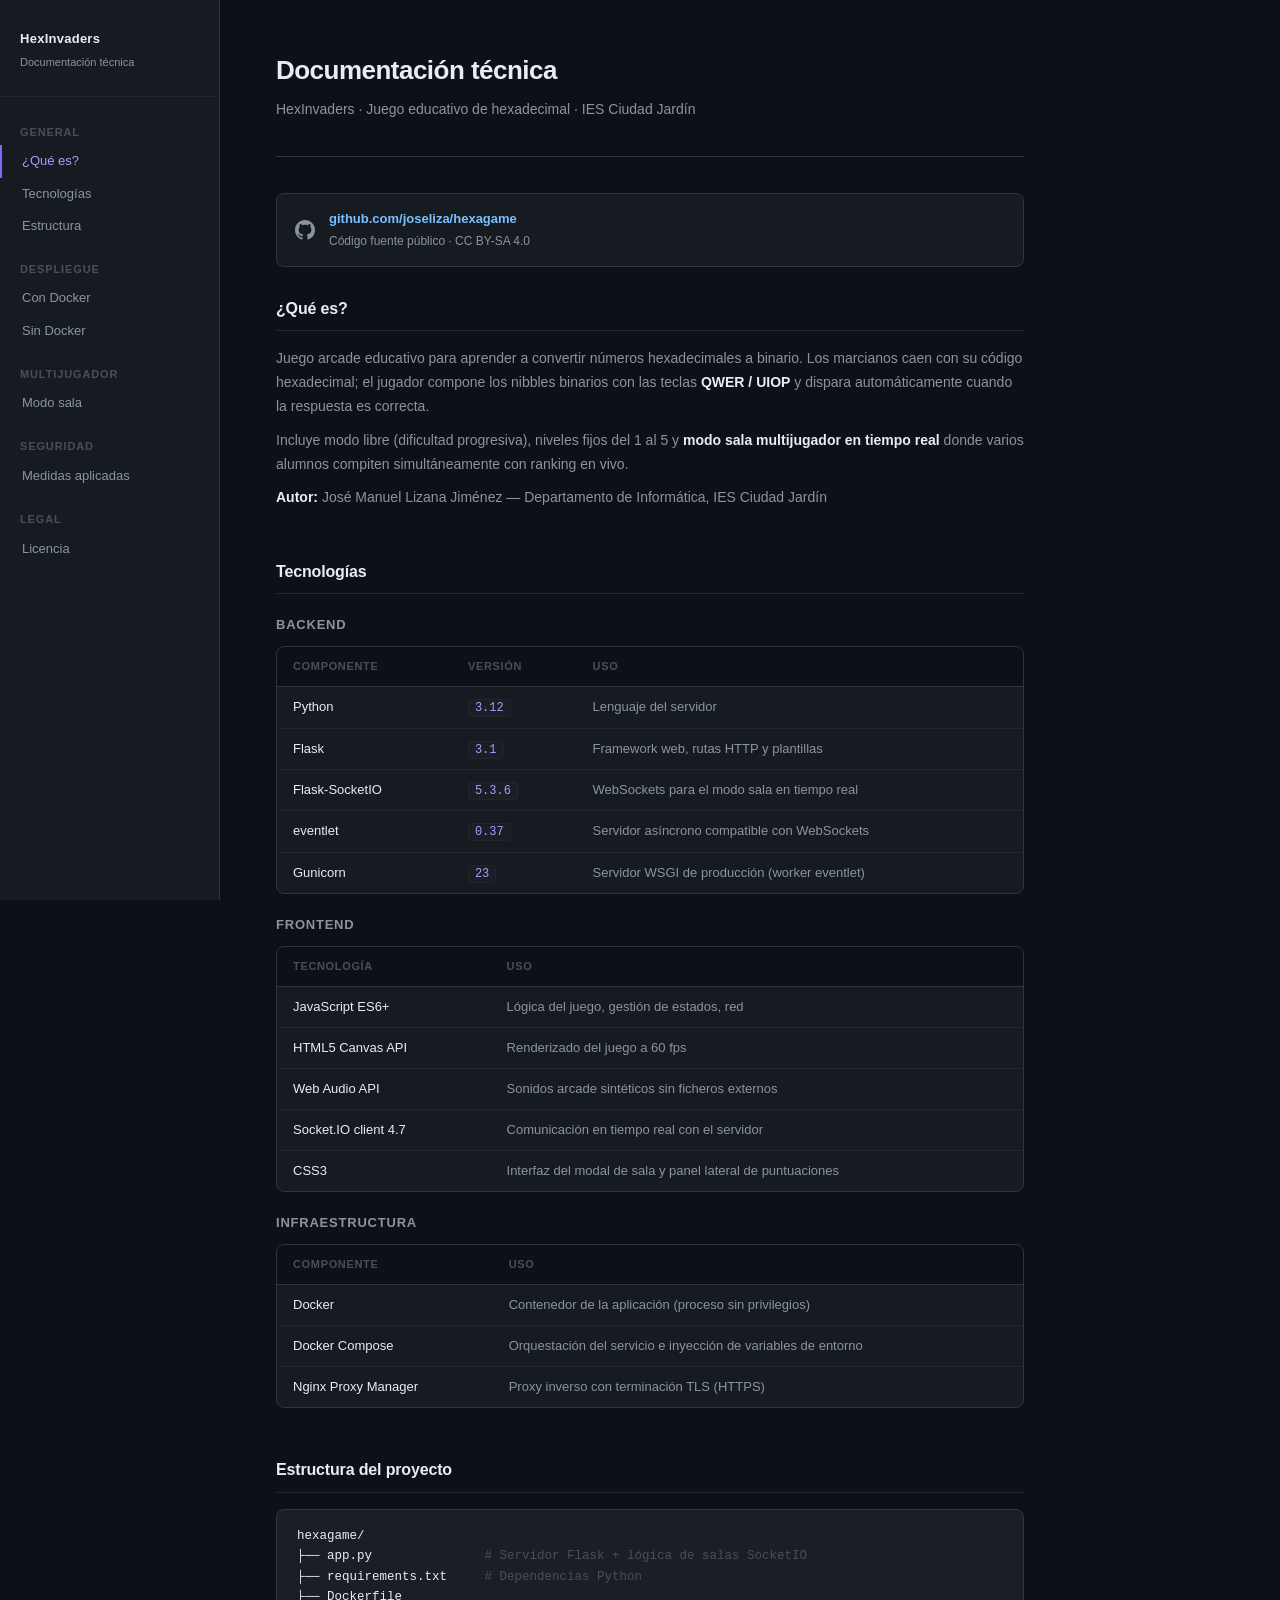
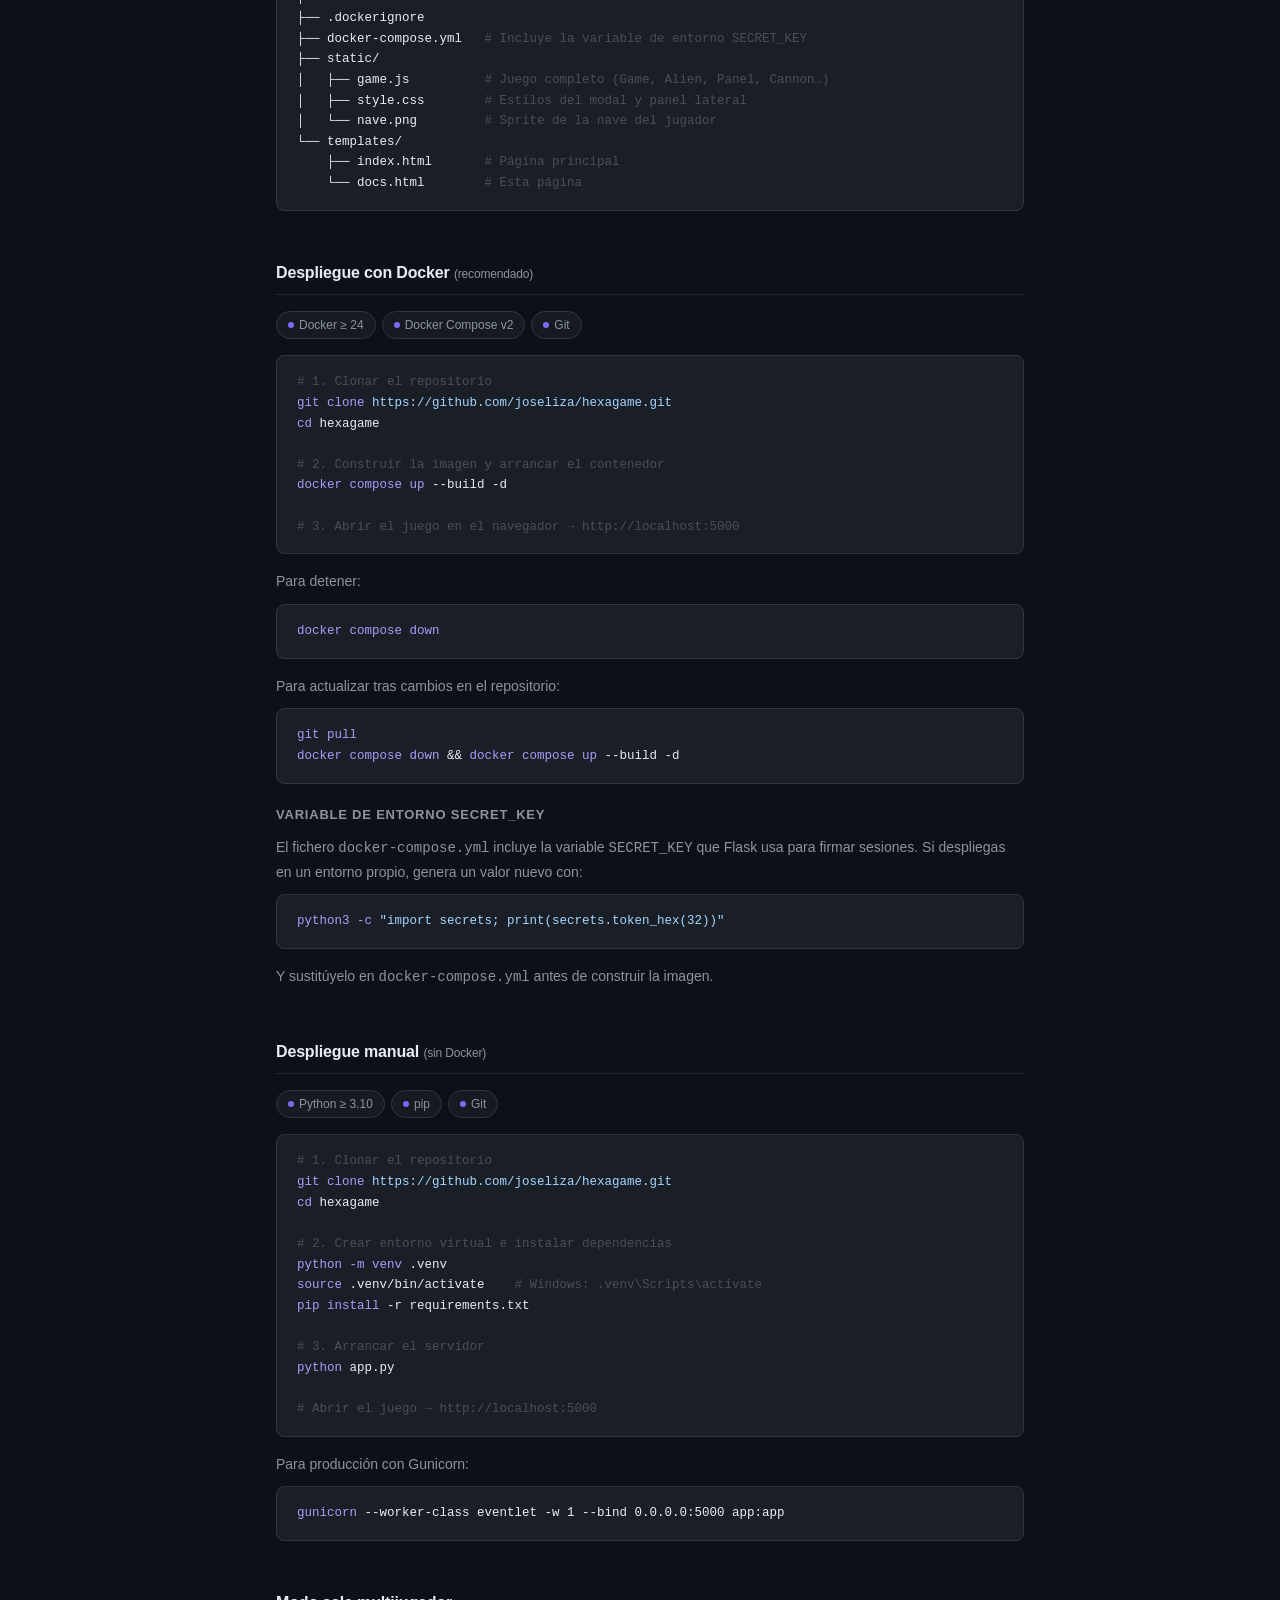
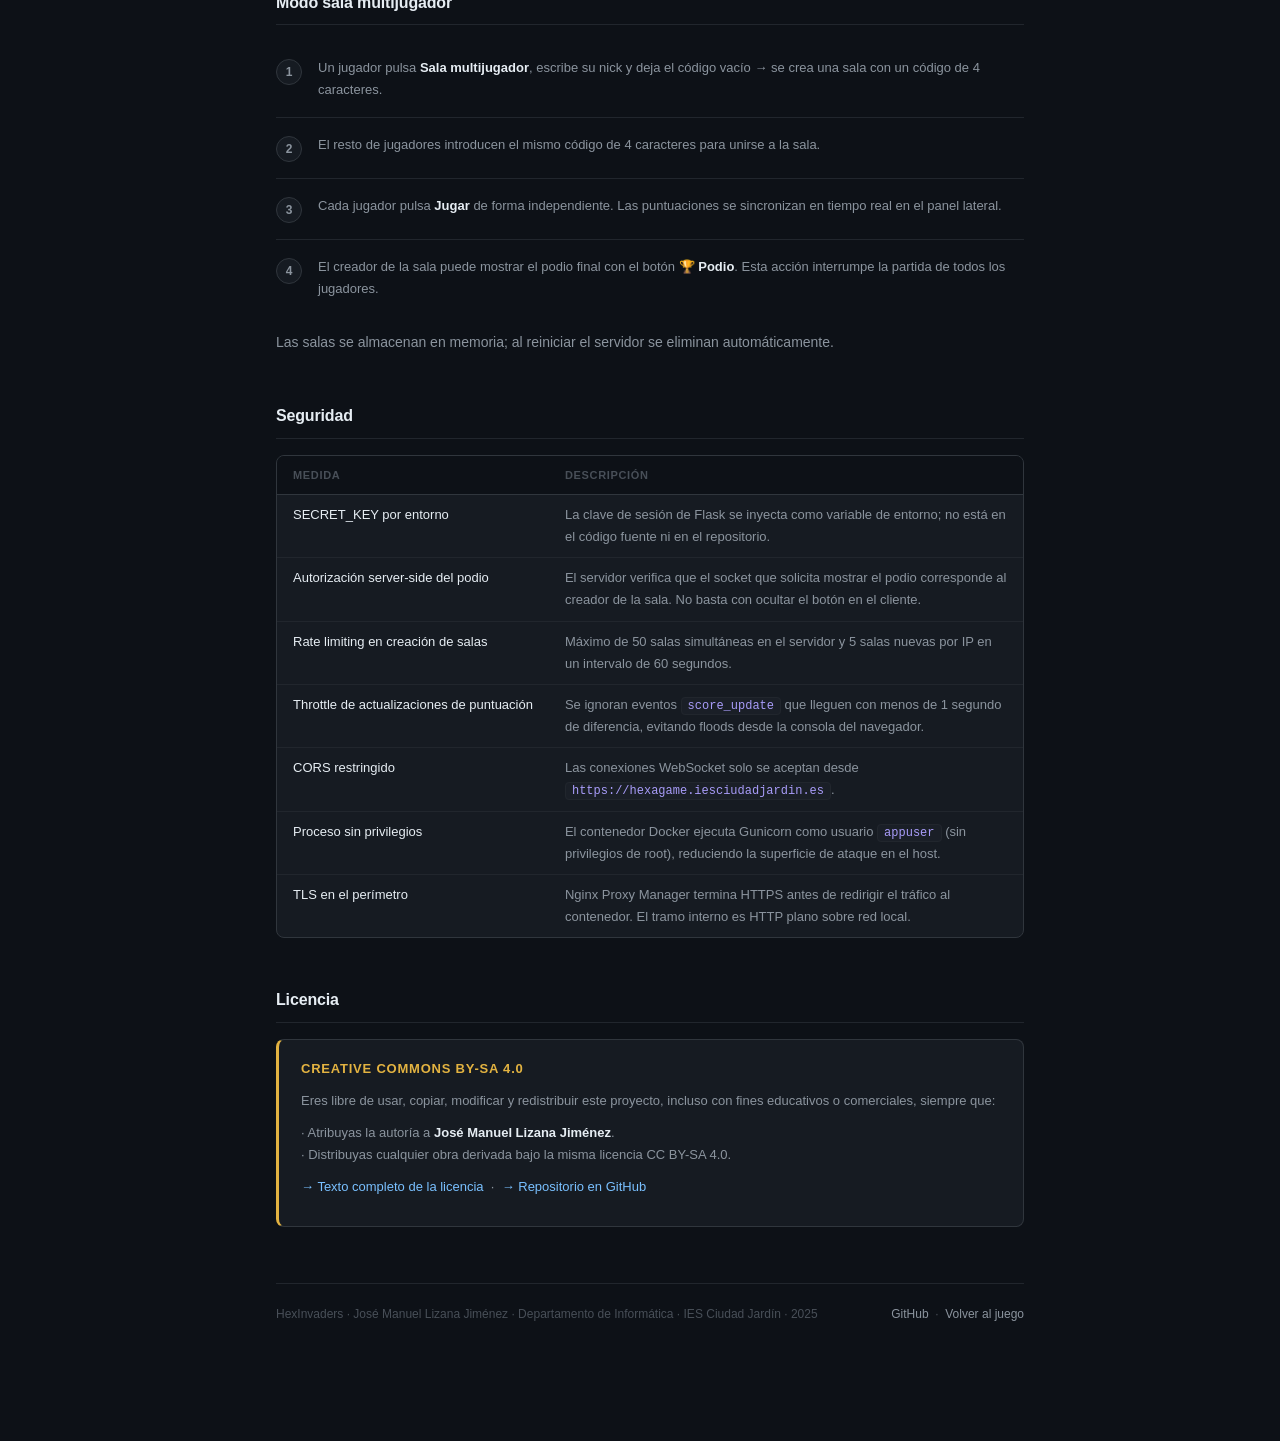
==== commit 3176cdf3: "Actualizar documentación /docs con medidas de seguridad aplicadas - Nueva sección "Seguridad" con ta" ====
--- a/templates/docs.html
+++ b/templates/docs.html
@@ -307,6 +307,8 @@
     <a href="#manual">Sin Docker</a>
     <div class="nav-section">Multijugador</div>
     <a href="#sala">Modo sala</a>
+    <div class="nav-section">Seguridad</div>
+    <a href="#seguridad">Medidas aplicadas</a>
     <div class="nav-section">Legal</div>
     <a href="#licencia">Licencia</a>
   </nav>
@@ -394,8 +396,9 @@
         <table>
           <thead><tr><th>Componente</th><th>Uso</th></tr></thead>
           <tbody>
-            <tr><td>Docker</td><td>Contenedor de la aplicación</td></tr>
-            <tr><td>Docker Compose</td><td>Orquestación del servicio</td></tr>
+            <tr><td>Docker</td><td>Contenedor de la aplicación (proceso sin privilegios)</td></tr>
+            <tr><td>Docker Compose</td><td>Orquestación del servicio e inyección de variables de entorno</td></tr>
+            <tr><td>Nginx Proxy Manager</td><td>Proxy inverso con terminación TLS (HTTPS)</td></tr>
           </tbody>
         </table>
       </div>
@@ -408,7 +411,8 @@
 ├── app.py               <span class="c"># Servidor Flask + lógica de salas SocketIO</span>
 ├── requirements.txt     <span class="c"># Dependencias Python</span>
 ├── Dockerfile
-├── docker-compose.yml
+├── .dockerignore
+├── docker-compose.yml   <span class="c"># Incluye la variable de entorno SECRET_KEY</span>
 ├── static/
 │   ├── game.js          <span class="c"># Juego completo (Game, Alien, Panel, Cannon…)</span>
 │   ├── style.css        <span class="c"># Estilos del modal y panel lateral</span>
@@ -443,6 +447,11 @@
       <p>Para actualizar tras cambios en el repositorio:</p>
       <pre><code><span class="kw">git pull</span>
 <span class="kw">docker compose down</span> &amp;&amp; <span class="kw">docker compose up</span> --build -d</code></pre>
+
+      <h3>Variable de entorno SECRET_KEY</h3>
+      <p>El fichero <code>docker-compose.yml</code> incluye la variable <code>SECRET_KEY</code> que Flask usa para firmar sesiones. Si despliegas en un entorno propio, genera un valor nuevo con:</p>
+      <pre><code><span class="kw">python3 -c</span> <span class="st">"import secrets; print(secrets.token_hex(32))"</span></code></pre>
+      <p>Y sustitúyelo en <code>docker-compose.yml</code> antes de construir la imagen.</p>
     </section>
 
     <!-- ── Manual ── -->
@@ -497,6 +506,46 @@
       <p style="margin-top:14px">Las salas se almacenan en memoria; al reiniciar el servidor se eliminan automáticamente.</p>
     </section>
 
+    <!-- ── Seguridad ── -->
+    <section id="seguridad">
+      <h2>Seguridad</h2>
+      <div class="card">
+        <table>
+          <thead><tr><th>Medida</th><th>Descripción</th></tr></thead>
+          <tbody>
+            <tr>
+              <td>SECRET_KEY por entorno</td>
+              <td>La clave de sesión de Flask se inyecta como variable de entorno; no está en el código fuente ni en el repositorio.</td>
+            </tr>
+            <tr>
+              <td>Autorización server-side del podio</td>
+              <td>El servidor verifica que el socket que solicita mostrar el podio corresponde al creador de la sala. No basta con ocultar el botón en el cliente.</td>
+            </tr>
+            <tr>
+              <td>Rate limiting en creación de salas</td>
+              <td>Máximo de 50 salas simultáneas en el servidor y 5 salas nuevas por IP en un intervalo de 60 segundos.</td>
+            </tr>
+            <tr>
+              <td>Throttle de actualizaciones de puntuación</td>
+              <td>Se ignoran eventos <code>score_update</code> que lleguen con menos de 1 segundo de diferencia, evitando floods desde la consola del navegador.</td>
+            </tr>
+            <tr>
+              <td>CORS restringido</td>
+              <td>Las conexiones WebSocket solo se aceptan desde <code>https://hexagame.iesciudadjardin.es</code>.</td>
+            </tr>
+            <tr>
+              <td>Proceso sin privilegios</td>
+              <td>El contenedor Docker ejecuta Gunicorn como usuario <code>appuser</code> (sin privilegios de root), reduciendo la superficie de ataque en el host.</td>
+            </tr>
+            <tr>
+              <td>TLS en el perímetro</td>
+              <td>Nginx Proxy Manager termina HTTPS antes de redirigir el tráfico al contenedor. El tramo interno es HTTP plano sobre red local.</td>
+            </tr>
+          </tbody>
+        </table>
+      </div>
+    </section>
+
     <!-- ── Licencia ── -->
     <section id="licencia">
       <h2>Licencia</h2>
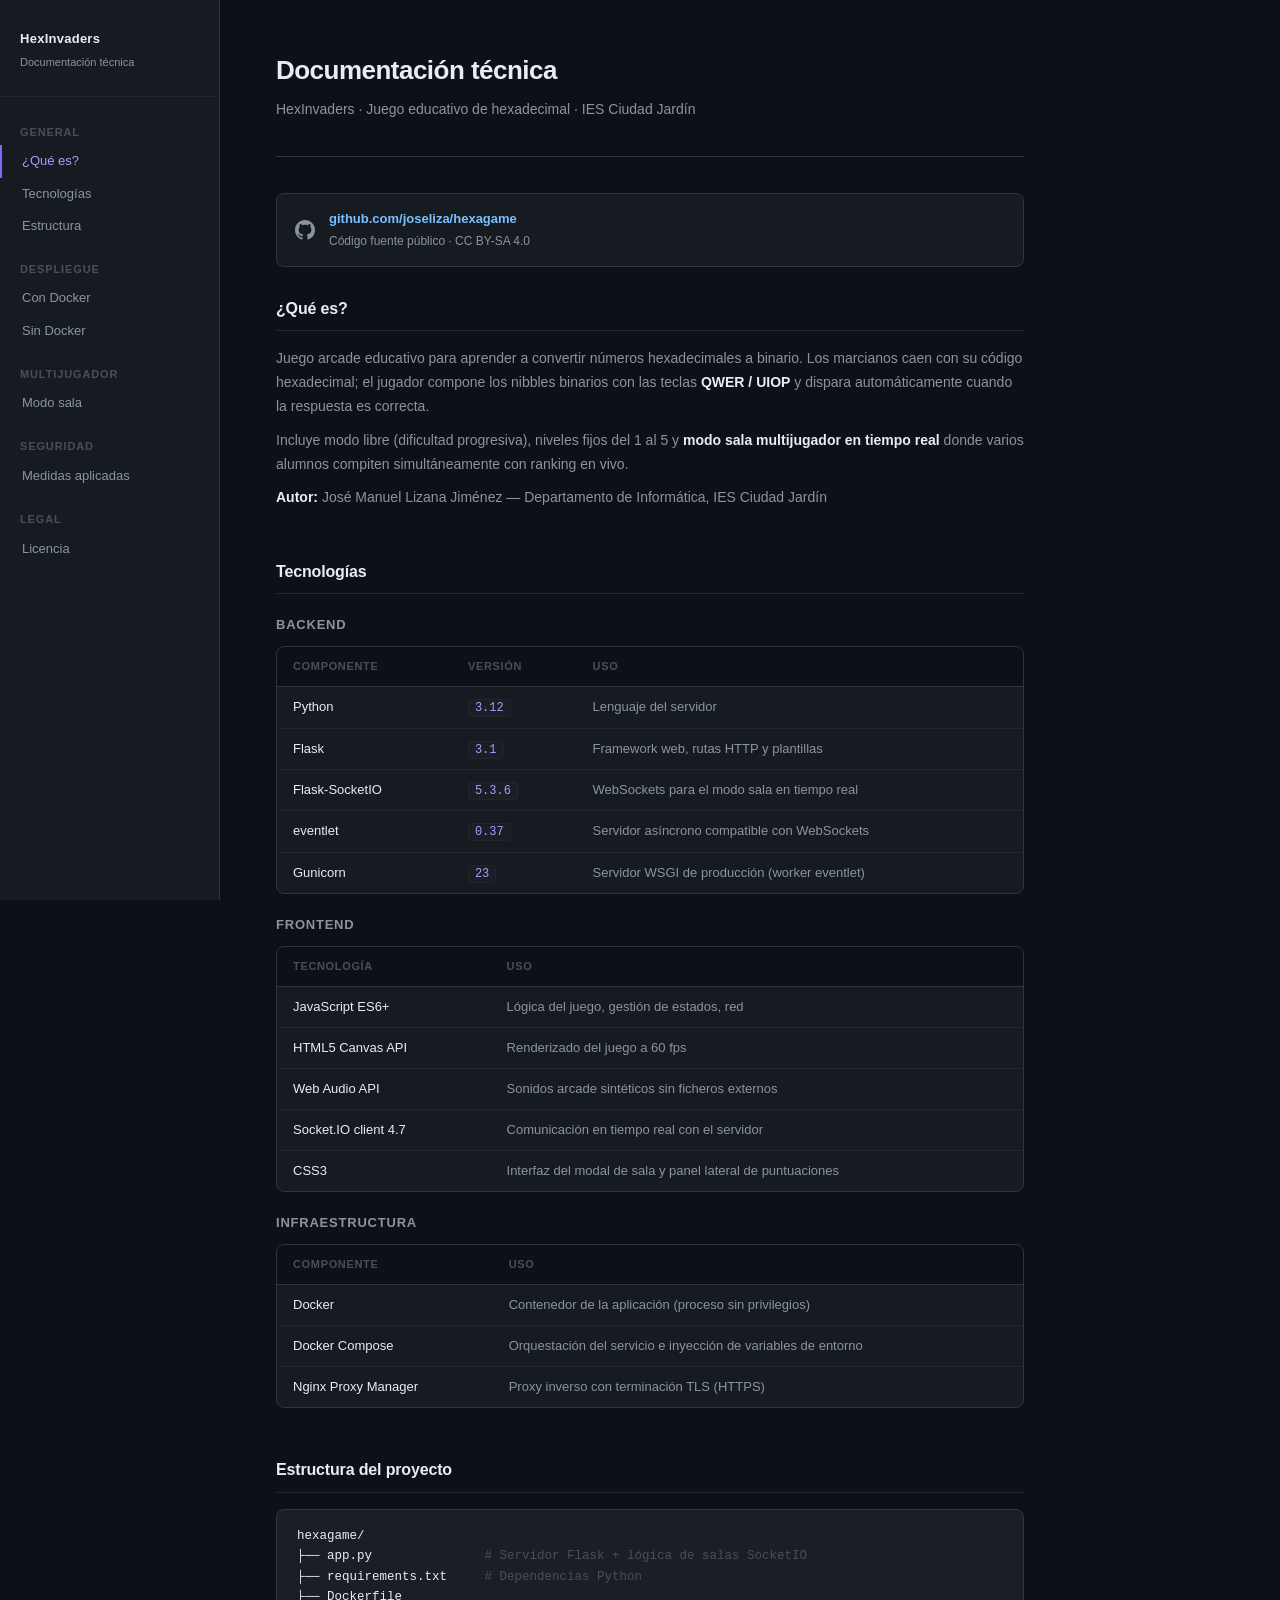
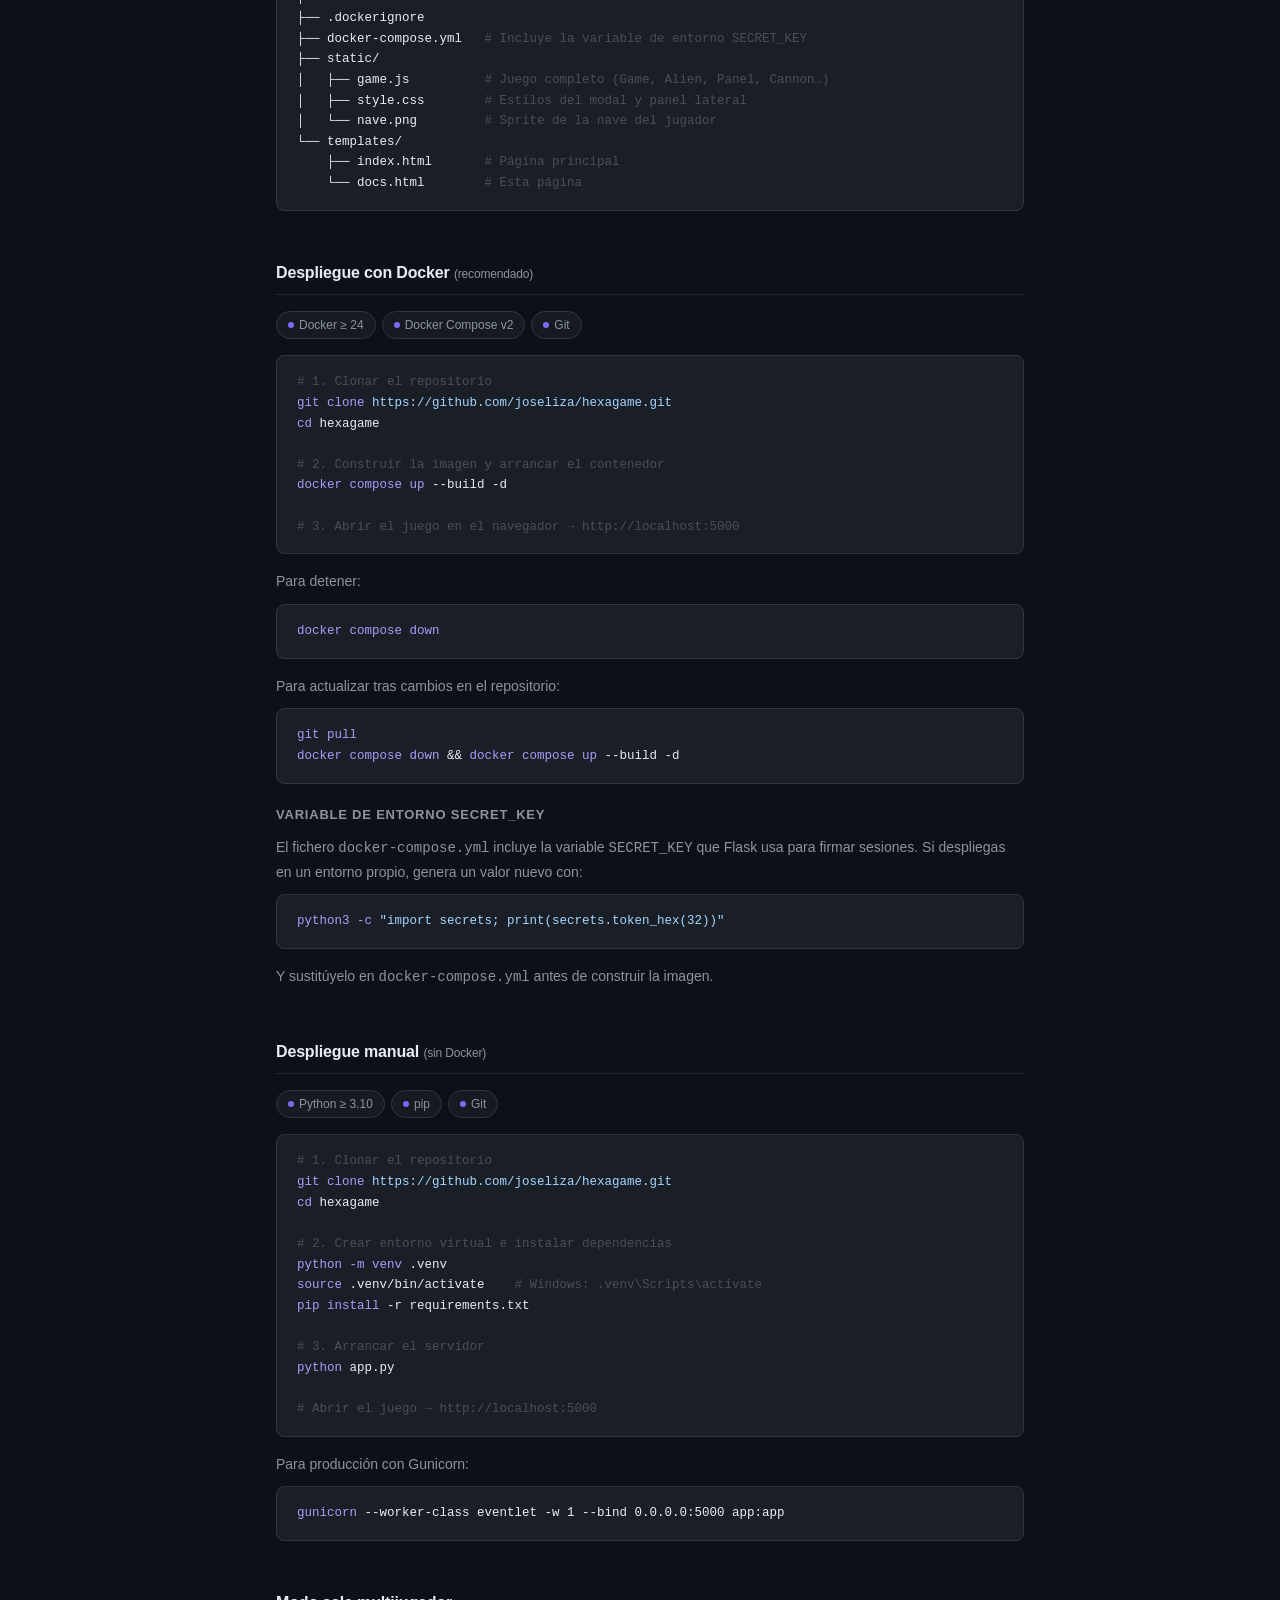
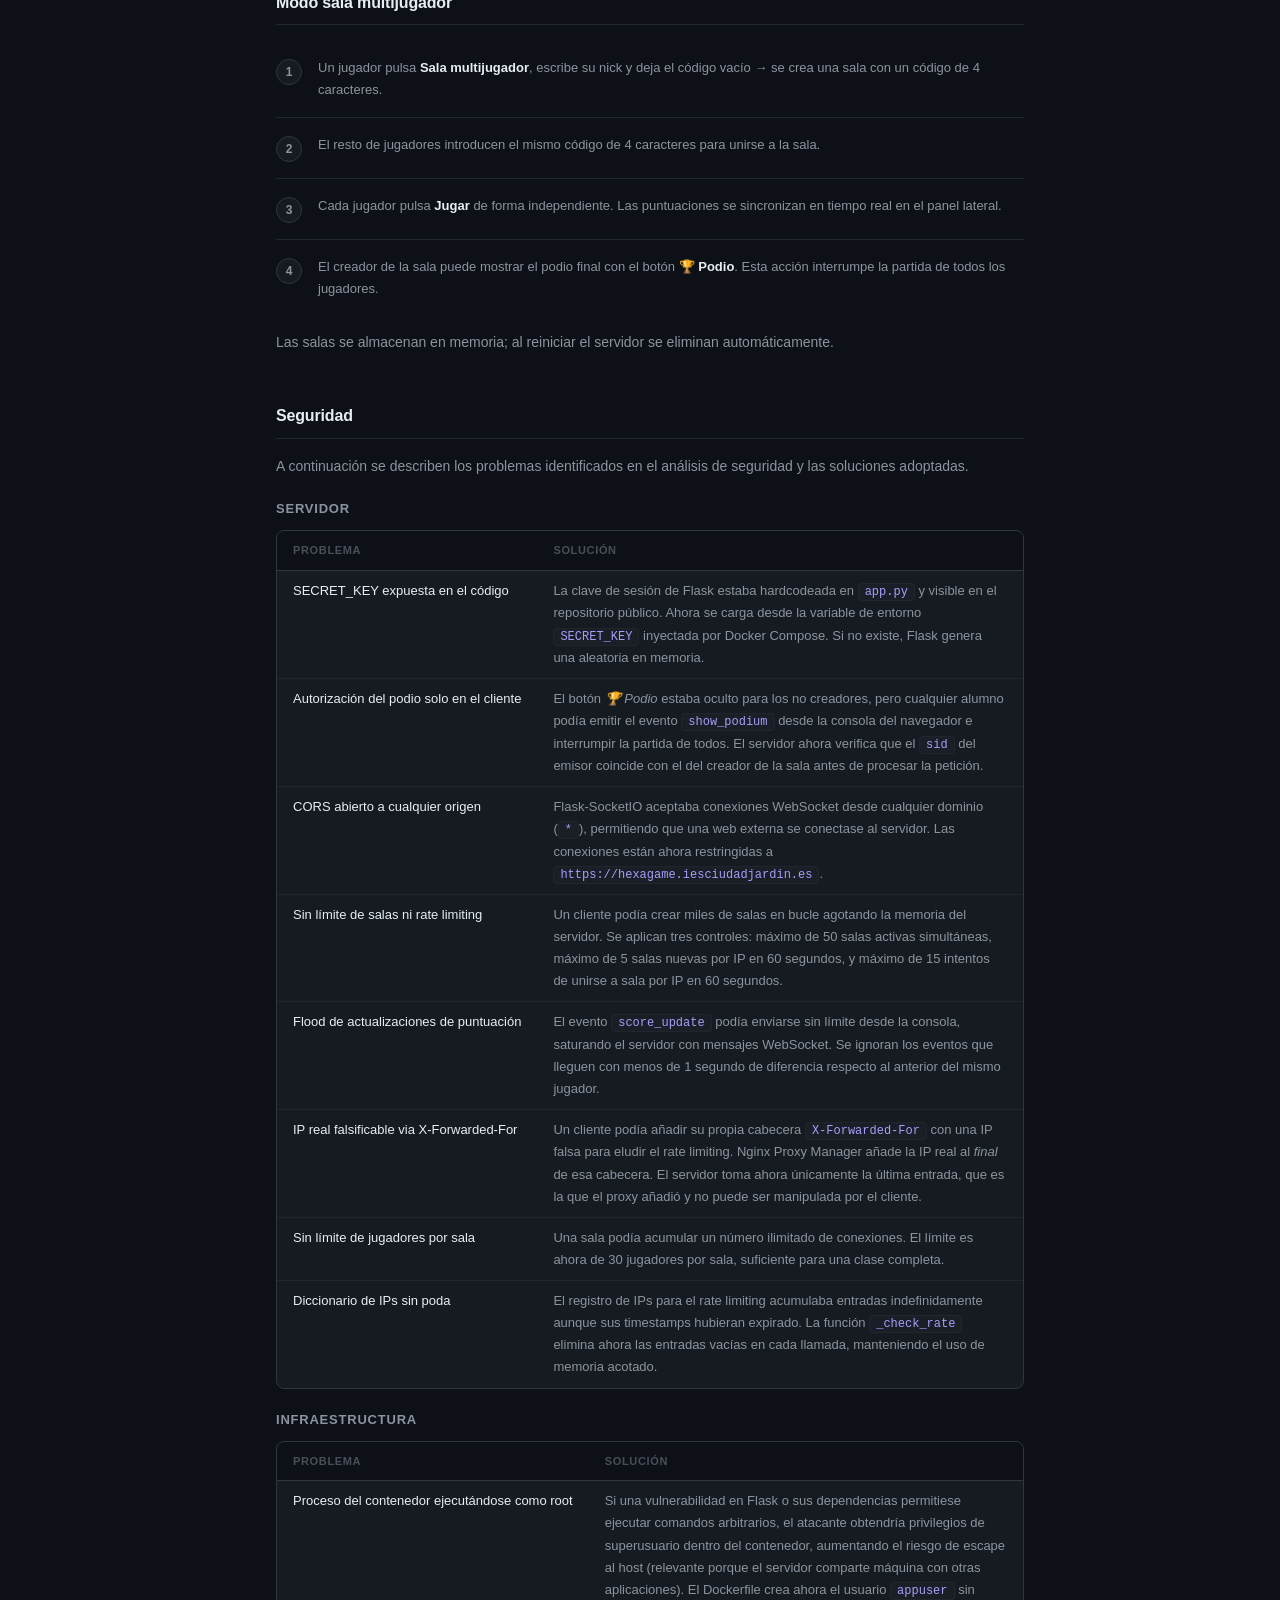
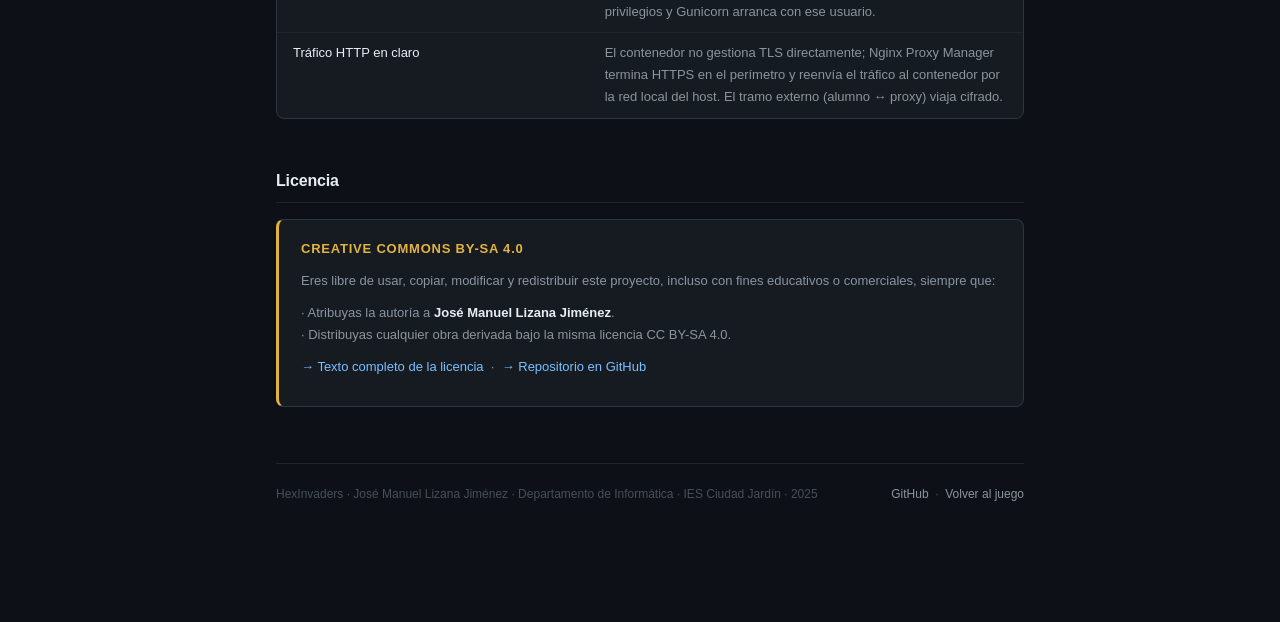
==== commit dde97515: "Seguridad: IP real del proxy, límite jugadores por sala, rate limit en join y poda de IPs - _real_ip" ====
--- a/templates/docs.html
+++ b/templates/docs.html
@@ -509,37 +509,61 @@
     <!-- ── Seguridad ── -->
     <section id="seguridad">
       <h2>Seguridad</h2>
+      <p>A continuación se describen los problemas identificados en el análisis de seguridad y las soluciones adoptadas.</p>
+
+      <h3>Servidor</h3>
       <div class="card">
         <table>
-          <thead><tr><th>Medida</th><th>Descripción</th></tr></thead>
+          <thead><tr><th>Problema</th><th>Solución</th></tr></thead>
           <tbody>
             <tr>
-              <td>SECRET_KEY por entorno</td>
-              <td>La clave de sesión de Flask se inyecta como variable de entorno; no está en el código fuente ni en el repositorio.</td>
-            </tr>
-            <tr>
-              <td>Autorización server-side del podio</td>
-              <td>El servidor verifica que el socket que solicita mostrar el podio corresponde al creador de la sala. No basta con ocultar el botón en el cliente.</td>
-            </tr>
-            <tr>
-              <td>Rate limiting en creación de salas</td>
-              <td>Máximo de 50 salas simultáneas en el servidor y 5 salas nuevas por IP en un intervalo de 60 segundos.</td>
-            </tr>
-            <tr>
-              <td>Throttle de actualizaciones de puntuación</td>
-              <td>Se ignoran eventos <code>score_update</code> que lleguen con menos de 1 segundo de diferencia, evitando floods desde la consola del navegador.</td>
-            </tr>
-            <tr>
-              <td>CORS restringido</td>
-              <td>Las conexiones WebSocket solo se aceptan desde <code>https://hexagame.iesciudadjardin.es</code>.</td>
-            </tr>
-            <tr>
-              <td>Proceso sin privilegios</td>
-              <td>El contenedor Docker ejecuta Gunicorn como usuario <code>appuser</code> (sin privilegios de root), reduciendo la superficie de ataque en el host.</td>
-            </tr>
-            <tr>
-              <td>TLS en el perímetro</td>
-              <td>Nginx Proxy Manager termina HTTPS antes de redirigir el tráfico al contenedor. El tramo interno es HTTP plano sobre red local.</td>
+              <td>SECRET_KEY expuesta en el código</td>
+              <td>La clave de sesión de Flask estaba hardcodeada en <code>app.py</code> y visible en el repositorio público. Ahora se carga desde la variable de entorno <code>SECRET_KEY</code> inyectada por Docker Compose. Si no existe, Flask genera una aleatoria en memoria.</td>
+            </tr>
+            <tr>
+              <td>Autorización del podio solo en el cliente</td>
+              <td>El botón <em>🏆 Podio</em> estaba oculto para los no creadores, pero cualquier alumno podía emitir el evento <code>show_podium</code> desde la consola del navegador e interrumpir la partida de todos. El servidor ahora verifica que el <code>sid</code> del emisor coincide con el del creador de la sala antes de procesar la petición.</td>
+            </tr>
+            <tr>
+              <td>CORS abierto a cualquier origen</td>
+              <td>Flask-SocketIO aceptaba conexiones WebSocket desde cualquier dominio (<code>*</code>), permitiendo que una web externa se conectase al servidor. Las conexiones están ahora restringidas a <code>https://hexagame.iesciudadjardin.es</code>.</td>
+            </tr>
+            <tr>
+              <td>Sin límite de salas ni rate limiting</td>
+              <td>Un cliente podía crear miles de salas en bucle agotando la memoria del servidor. Se aplican tres controles: máximo de 50 salas activas simultáneas, máximo de 5 salas nuevas por IP en 60 segundos, y máximo de 15 intentos de unirse a sala por IP en 60 segundos.</td>
+            </tr>
+            <tr>
+              <td>Flood de actualizaciones de puntuación</td>
+              <td>El evento <code>score_update</code> podía enviarse sin límite desde la consola, saturando el servidor con mensajes WebSocket. Se ignoran los eventos que lleguen con menos de 1 segundo de diferencia respecto al anterior del mismo jugador.</td>
+            </tr>
+            <tr>
+              <td>IP real falsificable via X-Forwarded-For</td>
+              <td>Un cliente podía añadir su propia cabecera <code>X-Forwarded-For</code> con una IP falsa para eludir el rate limiting. Nginx Proxy Manager añade la IP real al <em>final</em> de esa cabecera. El servidor toma ahora únicamente la última entrada, que es la que el proxy añadió y no puede ser manipulada por el cliente.</td>
+            </tr>
+            <tr>
+              <td>Sin límite de jugadores por sala</td>
+              <td>Una sala podía acumular un número ilimitado de conexiones. El límite es ahora de 30 jugadores por sala, suficiente para una clase completa.</td>
+            </tr>
+            <tr>
+              <td>Diccionario de IPs sin poda</td>
+              <td>El registro de IPs para el rate limiting acumulaba entradas indefinidamente aunque sus timestamps hubieran expirado. La función <code>_check_rate</code> elimina ahora las entradas vacías en cada llamada, manteniendo el uso de memoria acotado.</td>
+            </tr>
+          </tbody>
+        </table>
+      </div>
+
+      <h3>Infraestructura</h3>
+      <div class="card">
+        <table>
+          <thead><tr><th>Problema</th><th>Solución</th></tr></thead>
+          <tbody>
+            <tr>
+              <td>Proceso del contenedor ejecutándose como root</td>
+              <td>Si una vulnerabilidad en Flask o sus dependencias permitiese ejecutar comandos arbitrarios, el atacante obtendría privilegios de superusuario dentro del contenedor, aumentando el riesgo de escape al host (relevante porque el servidor comparte máquina con otras aplicaciones). El Dockerfile crea ahora el usuario <code>appuser</code> sin privilegios y Gunicorn arranca con ese usuario.</td>
+            </tr>
+            <tr>
+              <td>Tráfico HTTP en claro</td>
+              <td>El contenedor no gestiona TLS directamente; Nginx Proxy Manager termina HTTPS en el perímetro y reenvía el tráfico al contenedor por la red local del host. El tramo externo (alumno ↔ proxy) viaja cifrado.</td>
             </tr>
           </tbody>
         </table>
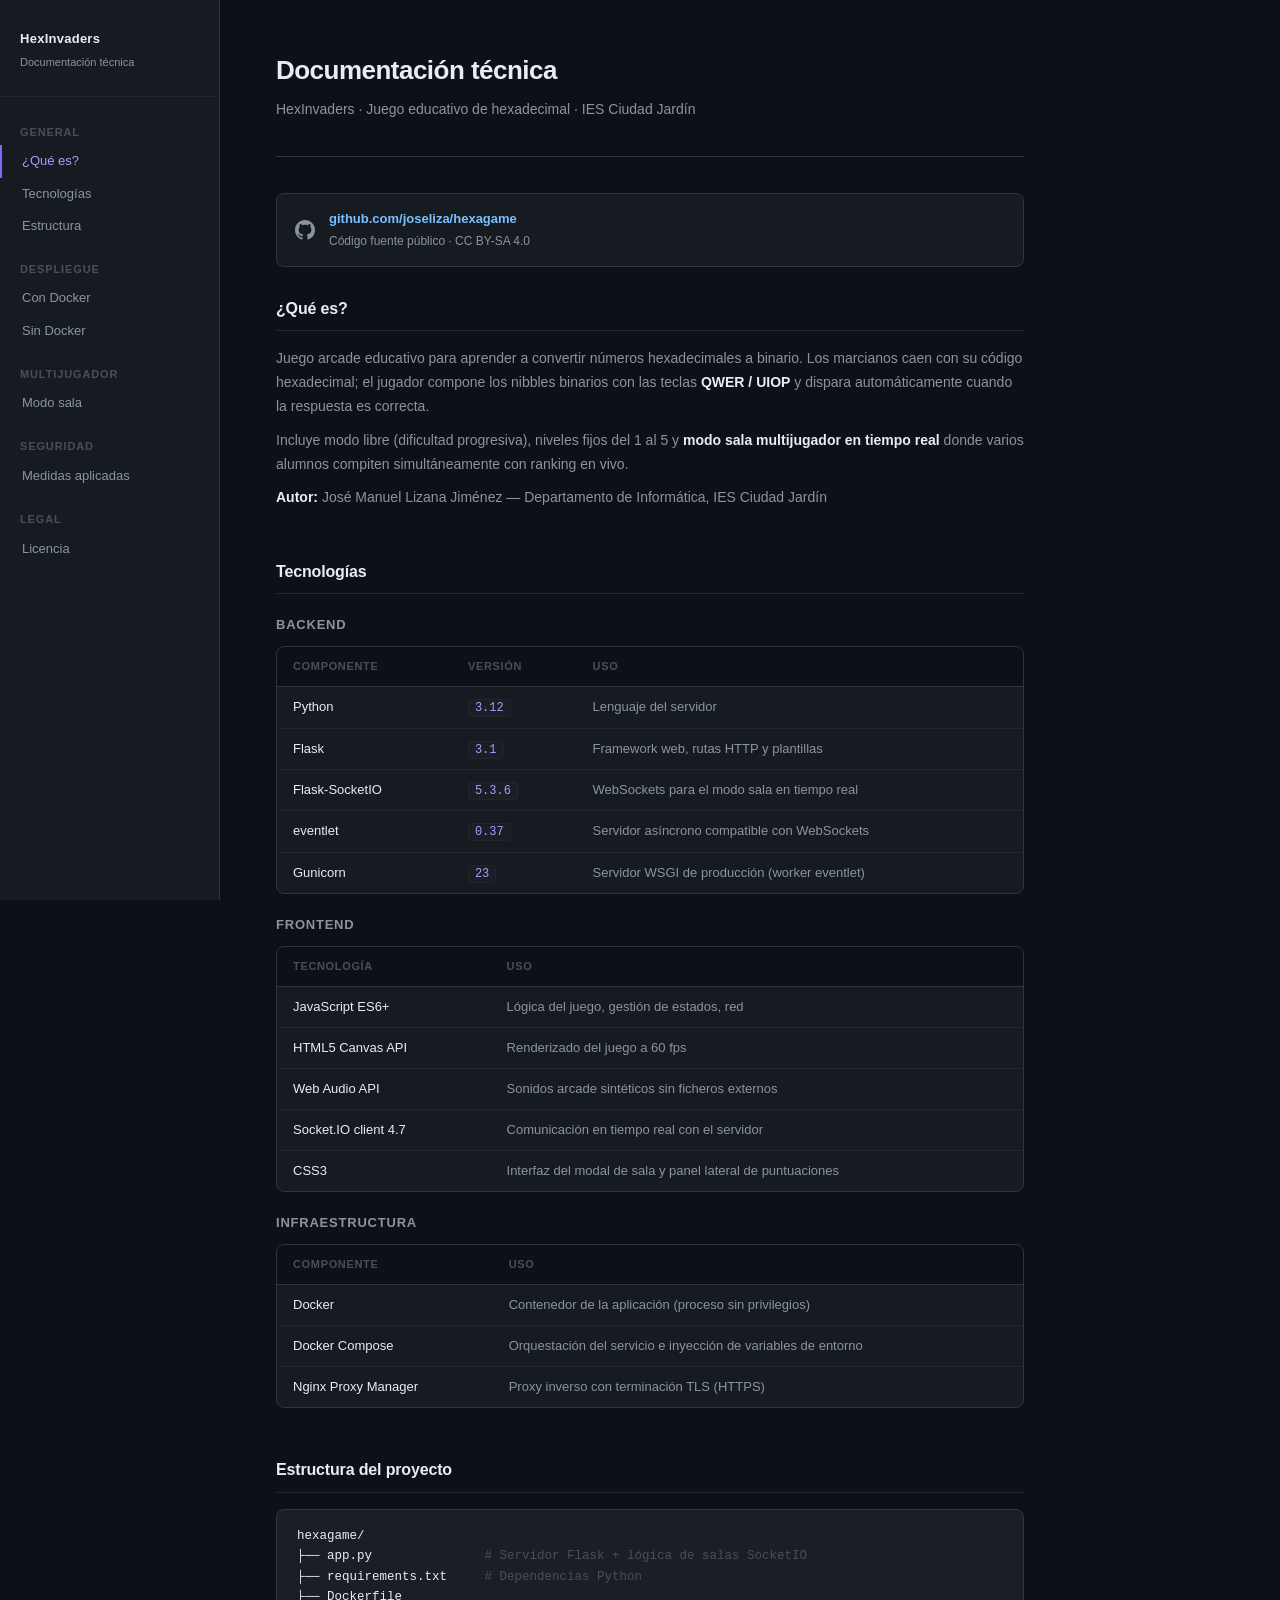
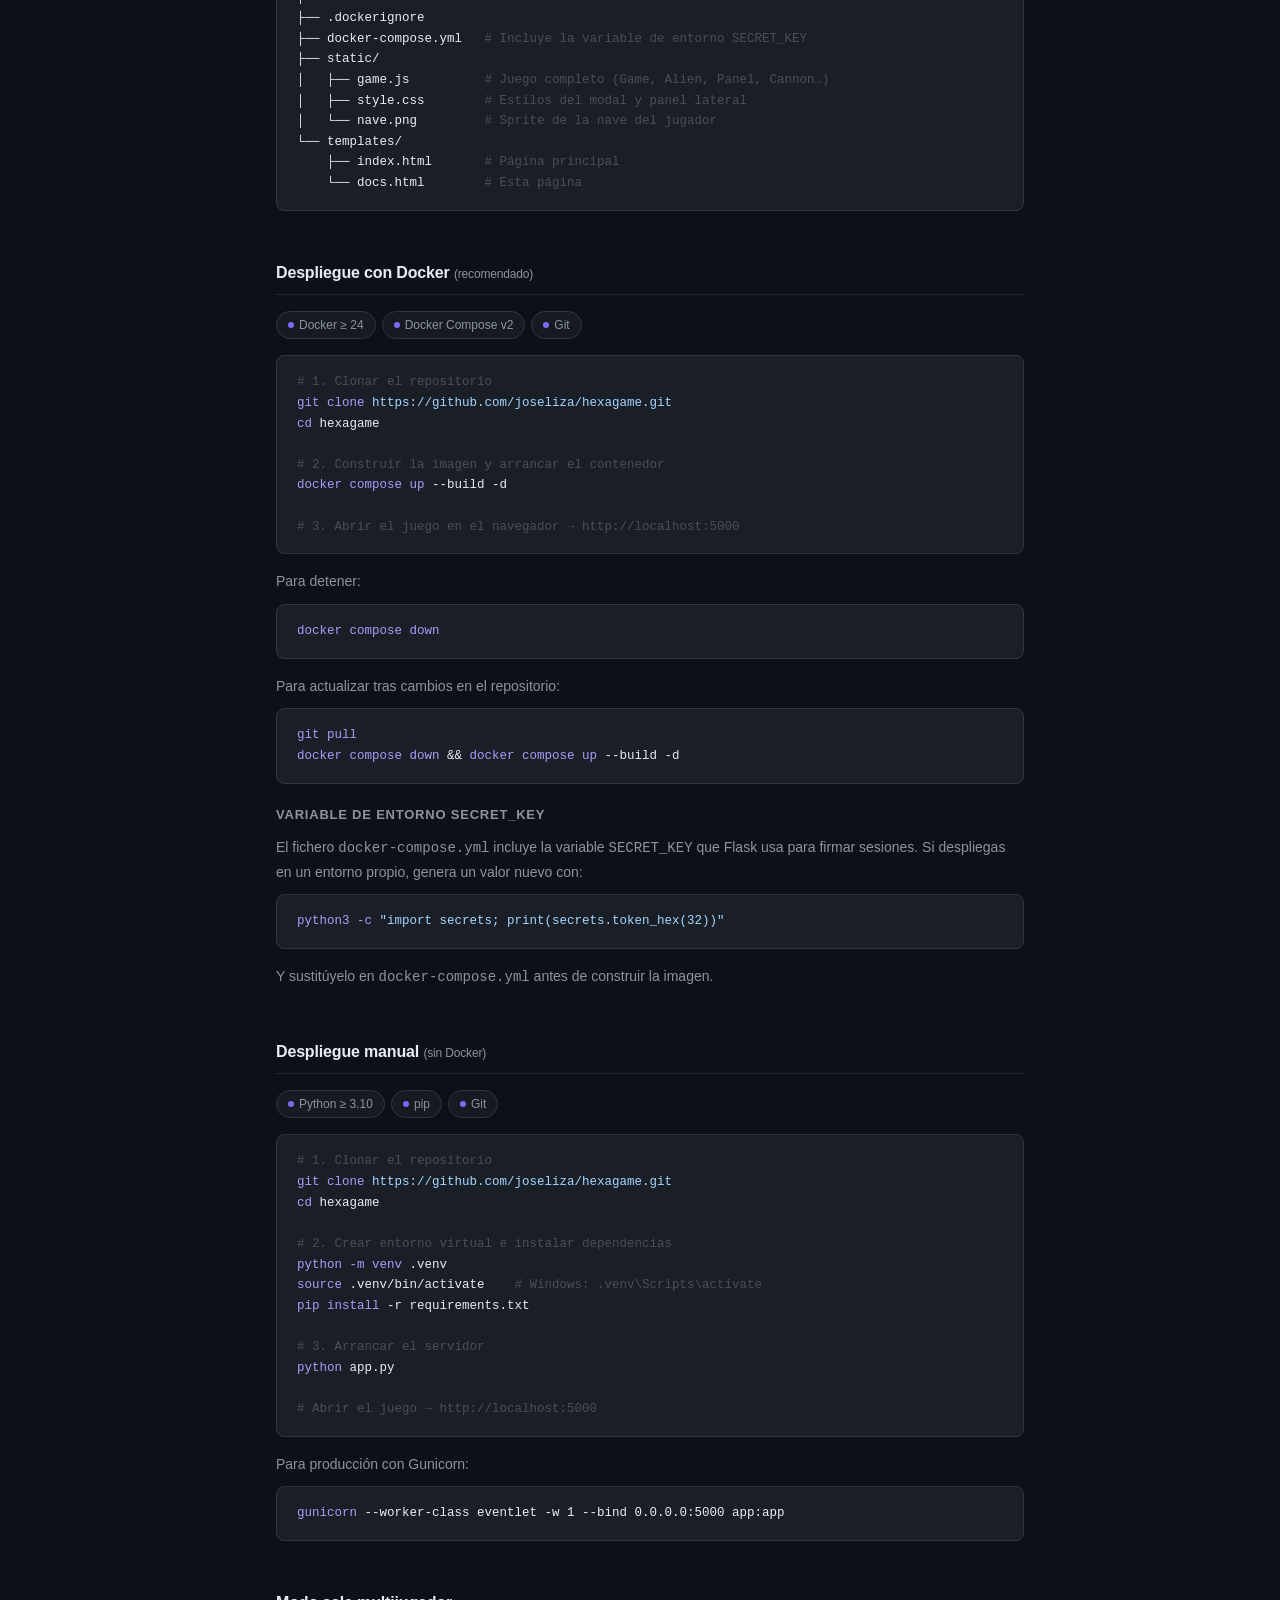
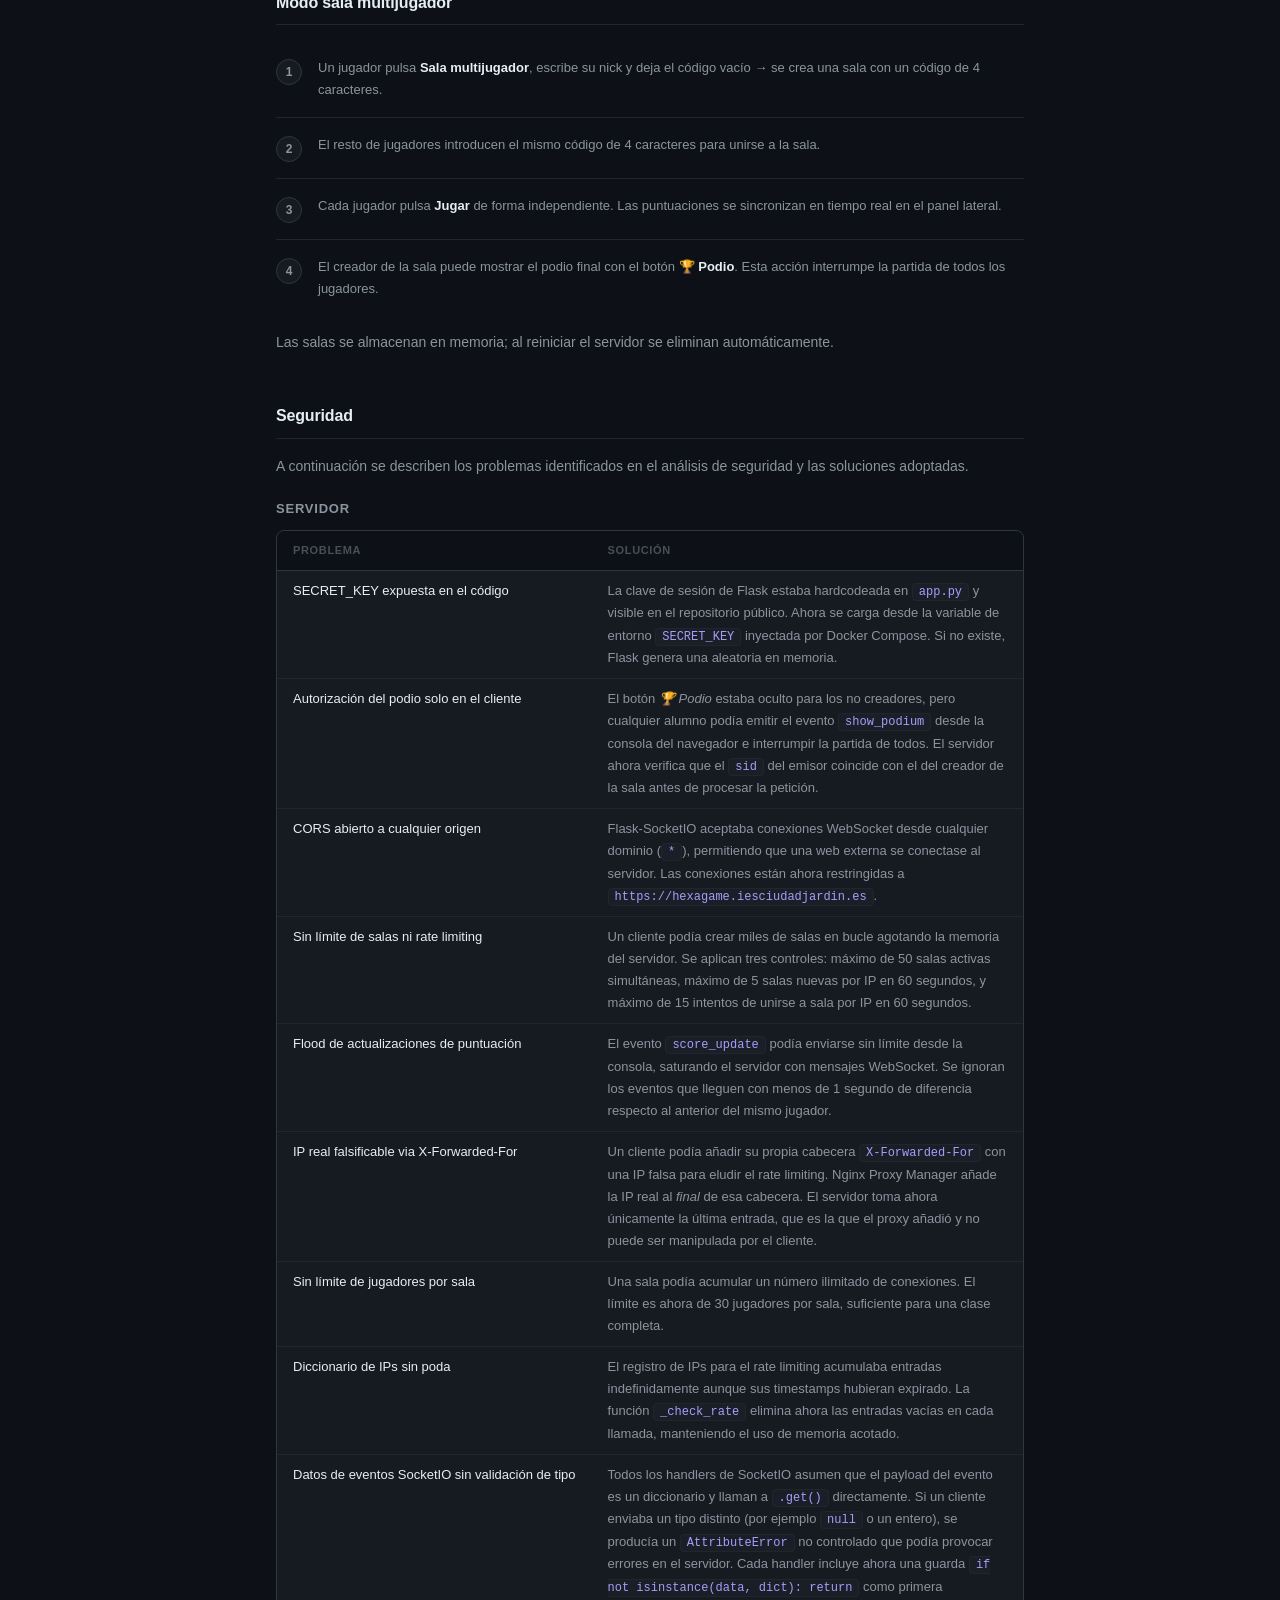
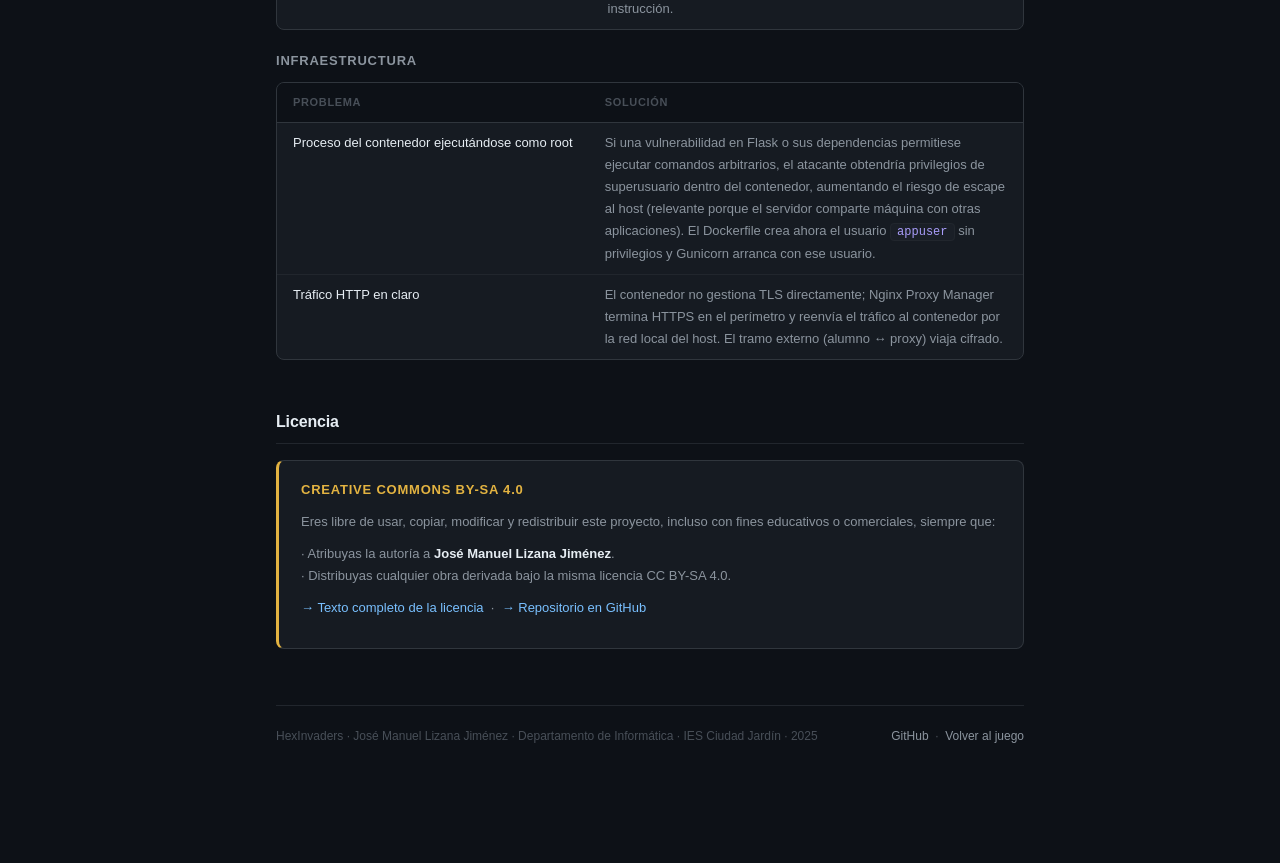
==== commit 1bade764: "Seguridad: validación de tipo en handlers SocketIO - Guarda isinstance(data, dict) en los 7 handlers" ====
--- a/templates/docs.html
+++ b/templates/docs.html
@@ -548,6 +548,10 @@
               <td>Diccionario de IPs sin poda</td>
               <td>El registro de IPs para el rate limiting acumulaba entradas indefinidamente aunque sus timestamps hubieran expirado. La función <code>_check_rate</code> elimina ahora las entradas vacías en cada llamada, manteniendo el uso de memoria acotado.</td>
             </tr>
+            <tr>
+              <td>Datos de eventos SocketIO sin validación de tipo</td>
+              <td>Todos los handlers de SocketIO asumen que el payload del evento es un diccionario y llaman a <code>.get()</code> directamente. Si un cliente enviaba un tipo distinto (por ejemplo <code>null</code> o un entero), se producía un <code>AttributeError</code> no controlado que podía provocar errores en el servidor. Cada handler incluye ahora una guarda <code>if not isinstance(data, dict): return</code> como primera instrucción.</td>
+            </tr>
           </tbody>
         </table>
       </div>
